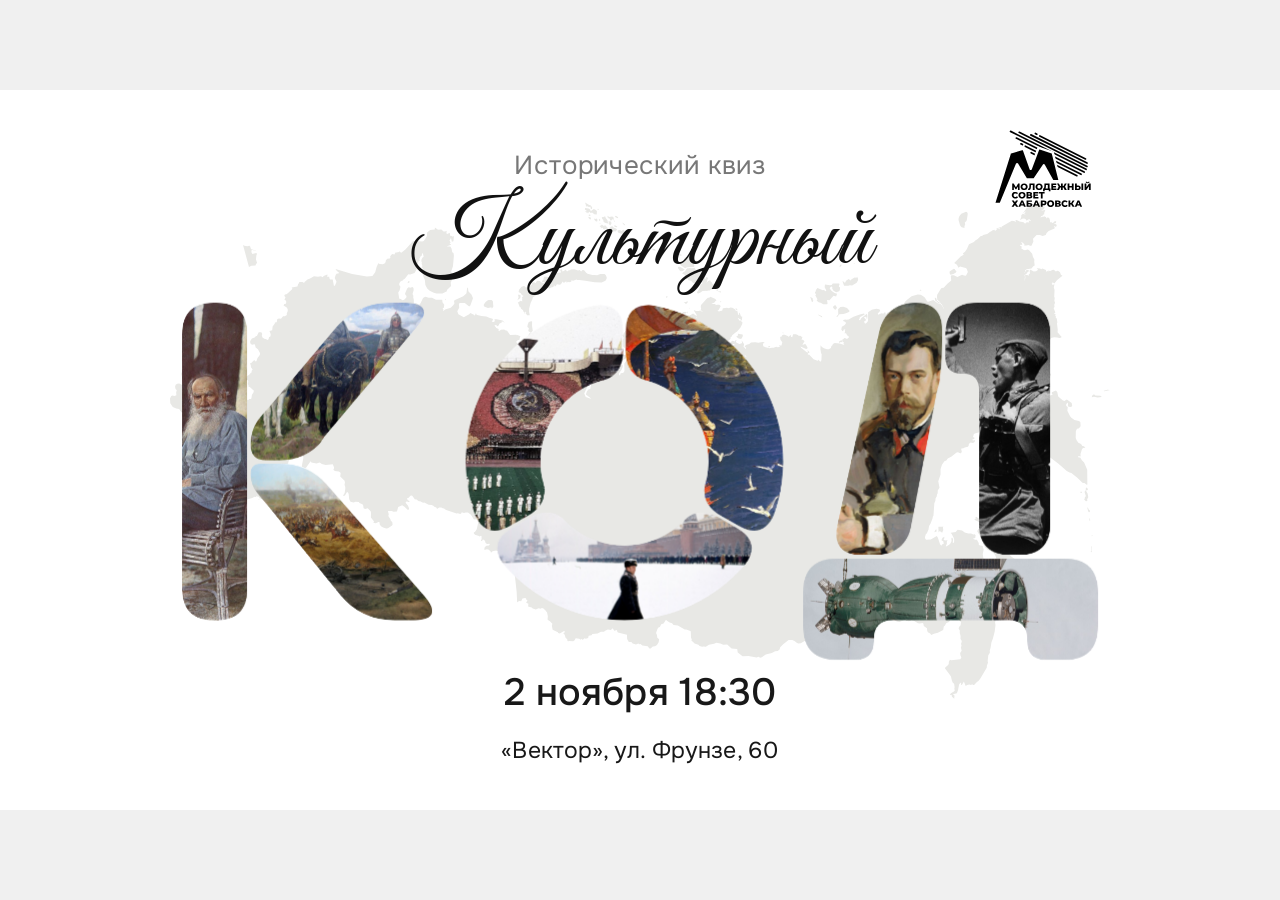
==== index.html @ c08de2a1 "Use unique task images, harder timelines and calligraphic quiz branding" ====
<!doctype html>
<html lang="ru">
<head>
<meta charset="utf-8">
<meta name="viewport" content="width=device-width, initial-scale=1, viewport-fit=cover">
<meta name="theme-color" content="#f6f6f6">
<meta name="description" content="Автономная платформа исторического квиза Культурный код">
<title>Культурный код · Исторический квиз</title>
<link rel="stylesheet" href="styles.css?v=20261026-unique-chronology2">
<link rel="stylesheet" href="flow.css?v=20261026-unique-chronology2">
<script src="quiz-data.js?v=20261026-unique-chronology2" defer></script>
<script src="cover-art.js?v=20261026-unique-chronology2" defer></script>
<script src="cover-film.js?v=20261026-unique-chronology2" defer></script>
<script src="quiz-flow.js?v=20261026-unique-chronology2" defer></script>
<script src="app.js?v=20261026-unique-chronology2" defer></script>
</head>
<body>
<div id="safe-probe" aria-hidden="true"></div>
<div id="viewport"><div id="stage">
<header id="header"></header>
<main id="screen"></main>
<footer id="scorebar"></footer>
<div id="overlay" hidden></div>
<div id="toast" role="status" aria-live="polite"></div>
</div></div>
<input type="file" id="import-file" accept=".json,application/json" hidden>
<input type="file" id="video-file" accept="video/*" hidden>
<noscript>Для запуска квиза включите JavaScript в браузере.</noscript>
</body>
</html>
---- styles.css ----
@font-face{font-family:CodeSans;src:url('assets/fonts/Onest-Variable.ttf') format('truetype');font-style:normal;font-weight:300 900;font-display:block}@font-face{font-family:CodeDisplay;src:url('assets/fonts/Onest-Variable.ttf') format('truetype');font-style:normal;font-weight:500;font-display:block}@font-face{font-family:CodeSymbols;src:url('assets/fonts/DejaVuSans.ttf') format('truetype');font-weight:300 900;font-display:block}
:root{--paper:#fafafa;--ink:#181818;--muted:#777;--line:#e4e4e4;--accent:#e9e9e9;--dark:#222;--danger:#333}*{box-sizing:border-box}html,body{margin:0;width:100%;height:100%;overflow:hidden;background:#f0f0f0;color:var(--ink);font-family:CodeSans,CodeSymbols,Arial,sans-serif}body{overscroll-behavior:none}button,input,select,textarea{font:inherit}button{border:0;background:none;color:inherit;cursor:pointer;touch-action:manipulation}button:disabled{cursor:default}button:focus-visible,input:focus-visible,textarea:focus-visible{outline:3px solid #777;outline-offset:5px}input,textarea,select{color:var(--ink);border:1px solid #ddd;border-radius:18px;padding:16px;background:white;font-size:25px;min-height:64px;min-width:0}input[type=checkbox]{width:28px;height:28px;min-height:28px;accent-color:#222}input[type=number]{font-variant-numeric:tabular-nums}h1,h2,h3,p{margin:0}h1,h2,h3{font-family:CodeDisplay,CodeSymbols,sans-serif;font-weight:500}h2{font-size:54px;line-height:1.1;letter-spacing:-1.5px}h3{font-size:32px}#safe-probe{position:fixed;inset:0;padding:env(safe-area-inset-top) env(safe-area-inset-right) env(safe-area-inset-bottom) env(safe-area-inset-left);pointer-events:none;visibility:hidden}#viewport{position:fixed;inset:0;overflow:hidden}#stage{position:absolute;width:1920px;height:1080px;transform-origin:center;background:var(--paper);overflow:hidden}#header,#scorebar{display:none}#screen{position:absolute;inset:0;padding:90px 100px;min-width:0;overflow:hidden;animation:enter 0.44s ease both}#screen.home-screen{padding:0}.view{height:100%;min-height:0;min-width:0;display:flex;flex-direction:column}.scroll{min-height:0;overflow:auto;overscroll-behavior:contain;scrollbar-width:thin;scrollbar-color:#bbb transparent}.row,.actions,.toolbar,.tags{display:flex;gap:16px;align-items:center}.muted,.note{color:var(--muted)}.note{font-size:22px;line-height:1.5}.rule{height:1px;background:var(--line);margin:24px 0}.btn{min-height:64px;padding:17px 25px;border:1px solid #dedede;border-radius:20px;font-size:24px;line-height:1.25;display:inline-flex;gap:12px;align-items:center;justify-content:center;flex-shrink:0;transition:background 0.4s,color 0.4s}.btn:hover:not(:disabled){background:#e4e4e4}.btn.primary,.btn.dark{background:#222;color:white;border-color:#222}.btn.primary:hover,.btn.dark:hover{background:#444}.btn.ghost{border-color:transparent}.btn.small{font-size:21px;padding:12px 19px;min-height:54px;border-radius:17px}.btn:disabled{opacity:.35}.btn.danger{background:#eee;color:#333}.circle-control{width:66px;height:66px;border-radius:50%;background:#eee;display:inline-flex;align-items:center;justify-content:center;font-size:33px;line-height:1;transition:background 0.4s,color 0.4s;flex-shrink:0}.circle-control:hover{background:#222;color:#fff}.circle-control:disabled{opacity:.25}.cover{position:absolute;inset:0;display:flex;align-items:center;justify-content:space-between;gap:90px;padding:120px 130px;cursor:pointer}.cover h1{font-size:132px;line-height:1.02;letter-spacing:-7px;z-index:1;flex:1}.cover-image{height:740px;width:600px;overflow:hidden;border-radius:150px;flex-shrink:0;background:#eee}.cover-image img{width:100%;height:100%;object-fit:cover;object-position:64% center}.team-selection{justify-content:center;padding:0 170px}.team-selection-grid{display:grid;grid-template-columns:minmax(0,1fr) minmax(0,1fr);gap:22px;align-content:safe center;max-height:725px;padding:10px}.team-tile{position:relative;min-height:158px;border-radius:32px;background:#ededed;display:flex;align-items:center;padding:26px 65px 26px 30px;gap:25px}.team-index{font-size:20px;color:#929292}.team-tile input{width:100%;font-size:33px;font-family:CodeDisplay,CodeSymbols,sans-serif;border:0;background:transparent;padding:10px 0;border-radius:0;min-height:60px}.team-tile input:focus{outline:0;border-bottom:1px solid #777}.team-remove{position:absolute;right:24px;top:22px;width:35px;height:35px;border-radius:50%;font-size:26px;opacity:.4}.team-remove:hover{opacity:1;background:#ddd}.selection-controls{display:flex;justify-content:space-between;margin:35px 10px 0}.selection-controls .circle-control{height:80px;width:80px;font-size:39px}.stage-selection{justify-content:center;padding:65px 90px}.stage-grid{display:grid;grid-template-columns:repeat(3,minmax(0,1fr));grid-template-rows:1fr 1fr;gap:24px;height:690px}.stage-card{border-radius:38px;background:#ececec;display:flex;align-items:center;justify-content:center;text-align:center;padding:35px;font:500 41px CodeDisplay,CodeSymbols,sans-serif;transition:background 0.4s,color 0.4s}.stage-card:first-child{grid-row:span 2}.stage-card:hover{background:#222;color:white}.board{display:grid;grid-template-columns:385px repeat(var(--value-count,5),minmax(0,1fr));grid-template-rows:repeat(var(--category-count,5),minmax(0,1fr));gap:18px;flex:1;min-height:0}.category{display:flex;align-items:center;font:500 35px CodeDisplay,CodeSymbols,sans-serif;line-height:1.16;padding-right:25px;letter-spacing:-1px}.cell{background:#eaeaea;border-radius:30px;font:500 55px CodeDisplay,CodeSymbols,sans-serif;transition:background 0.4s,color 0.4s}.cell:hover:not(:disabled){background:#222;color:white}.cell.used{background:#f0f0f0;color:#c6c6c6;font-size:35px}.cell.unavailable{background:#f3f3f3;color:#ddd;font-size:32px}.question-canvas{justify-content:center;cursor:pointer}.question-body{display:grid;grid-template-columns:minmax(0,1fr);gap:55px;flex:1;min-height:0;min-width:0;align-items:center}.question-body.has-media{grid-template-columns:minmax(0,.85fr) minmax(0,1.15fr)}.question-text{max-height:100%;min-height:0;min-width:0;overflow:auto;white-space:pre-wrap;overflow-wrap:anywhere;font-size:66px;line-height:1.36;letter-spacing:-1.2px;scrollbar-width:thin;scrollbar-color:#bbb transparent;overscroll-behavior:contain}.question-body:not(.has-media)>.question-text{max-width:1510px;text-align:center;justify-self:center}.question-text.medium{font-size:49px}.question-text.long{font-size:35px;letter-spacing:0;line-height:1.5}.question-text.answer{font:500 75px/1.24 CodeDisplay,CodeSymbols,sans-serif;letter-spacing:-2px}.question-text.answer.medium{font-size:54px}.question-text.answer.long{font-size:39px;letter-spacing:-.5px;line-height:1.4}.question-media{height:100%;min-height:0;min-width:0;display:grid;grid-template-columns:repeat(var(--count,1),minmax(0,1fr));gap:24px;align-items:center;overflow:hidden}.media-item{height:100%;max-height:850px;min-width:0;min-height:0;overflow:hidden;border-radius:35px;display:flex;align-items:center;justify-content:center;padding:10px;background:#efefef}.media-item img{height:100%;width:100%;min-height:0;object-fit:contain;display:block}.question-media video{height:100%;width:100%;min-height:0;object-fit:contain;background:#111;border-radius:30px}.warm-canvas{align-items:center;padding:65px 110px}.warm-canvas .question-text{max-width:1460px;text-align:center;flex:1;display:flex;align-items:safe center;justify-content:center;flex-direction:column}.warm-progress{display:flex;gap:10px;align-self:center;margin-top:50px}.warm-progress i{height:6px;width:6px;border-radius:50%;background:#ddd}.warm-progress i.done{background:#777}.match-title{font:500 42px CodeDisplay,CodeSymbols,sans-serif;margin:0 0 32px;text-align:center;letter-spacing:-1px}.matching{display:grid;grid-template-columns:minmax(0,1fr) minmax(0,1.15fr);gap:28px;min-height:0;flex:1}.matching-column{display:flex;flex-direction:column;min-height:0;gap:12px;overflow:auto}.match-item{display:flex;align-items:center;gap:20px;background:#ededed;border-radius:21px;padding:19px 24px;font-size:29px;line-height:1.34;flex:1}.match-item strong{min-width:35px;color:#777}.match-item .target{margin-left:auto;background:#222;color:white;border-radius:13px;padding:7px 14px;white-space:nowrap;font-size:25px}.bonus-layout{display:grid;grid-template-columns:minmax(0,1.1fr) minmax(0,1fr);gap:75px;flex:1;min-height:0;align-items:center}.bonus-copy{font-size:32px;line-height:1.65;white-space:pre-wrap;max-height:100%}.timer-panel{display:flex;align-items:center;justify-content:center;background:#eee;border-radius:90px;min-height:520px;padding:30px}.timer-digits{font:500 142px CodeDisplay,CodeSymbols,sans-serif;line-height:1.1;font-variant-numeric:tabular-nums;letter-spacing:-8px;color:#222;padding:0}.timer-digits.expired{color:#999}.captain-canvas{align-items:center;justify-content:center}.captain-canvas .timer-digits{font-size:235px}.rules-text{font-size:33px;line-height:1.7;white-space:pre-wrap}.results-canvas{justify-content:center;padding:40px 200px}.ranking{display:flex;flex-direction:column;gap:13px;min-height:0;max-height:100%}.rank-row{display:flex;align-items:center;gap:26px;background:#ededed;padding:24px 28px;border-radius:24px}.rank-row:first-child{background:#dedede}.place{font:500 32px CodeDisplay,CodeSymbols,sans-serif;color:#888;width:60px;flex-shrink:0}.team-name{font-size:30px;flex:1;min-width:0;overflow-wrap:anywhere}.points{font:500 38px CodeDisplay,CodeSymbols,sans-serif}.final-layout{height:100%;display:grid;grid-template-columns:minmax(0,1fr) minmax(0,1fr);gap:95px;align-items:center}.final-layout>h1{font-size:103px;line-height:1.04;letter-spacing:-5px}.final-layout .ranking{overflow:auto;max-height:830px}.empty{padding:28px;border-radius:25px;background:#eee;font-size:26px;line-height:1.5}.operator-dot{position:absolute;bottom:27px;right:27px;width:60px;height:60px;display:flex;align-items:center;justify-content:center;border:2px solid #bababa;border-radius:50%;background:#fafafa;z-index:35;opacity:.35;transition:opacity 0.4s,background 0.4s}.operator-dot[hidden]{display:none}.operator-dot span{height:5px;width:5px;border-radius:50%;background:#555}.operator-dot:hover,.operator-dot:focus-visible{opacity:.9}.operator-dot.ack{background:#555;border-color:#555;opacity:.75}.operator-dot.ack span{background:#fff}
/* Operator-only surfaces. These are never mixed into the projected content. */
#overlay{position:absolute;inset:0;background:#0003;z-index:30;padding:70px;display:flex;align-items:center;justify-content:center}#overlay[hidden]{display:none}.dialog{background:#fafafa;border-radius:38px;padding:35px 40px;width:100%;max-width:1700px;max-height:940px;display:flex;flex-direction:column;min-height:0;box-shadow:0 15px 80px #0002;animation:enter 0.4s ease}.dialog-head{display:flex;align-items:center;justify-content:space-between;gap:25px;margin-bottom:24px}.dialog-head h2{font-size:44px}.dialog-content{min-height:0;overflow:auto;padding:2px}.dialog-tabs{display:flex;gap:8px;margin-bottom:28px;flex-wrap:wrap}.dialog-tabs .btn.active{background:#222;color:#fff;border-color:#222}.dialog p{font-size:24px;line-height:1.5}.dialog .rules-text{font-size:24px}.panel-grid{display:grid;grid-template-columns:repeat(3,minmax(0,1fr));gap:16px}.panel-grid .btn{min-height:80px}.settings-grid{display:grid;grid-template-columns:1fr 1fr;gap:22px}.field{display:flex;flex-direction:column;gap:12px;font-size:22px}.score-check{display:flex;gap:17px;align-items:center;font-size:24px;line-height:1.4;padding:17px;border-radius:20px;background:#eee}.score-form{display:grid;grid-template-columns:minmax(0,1fr) minmax(0,1fr);gap:32px}.score-checks{display:flex;flex-direction:column;gap:10px;max-height:560px;overflow:auto}.team-score{margin-left:auto;color:#777}.score-fields{display:flex;flex-direction:column;gap:22px}.setup-list{display:grid;grid-template-columns:minmax(0,1fr) minmax(0,1fr);gap:13px}.team-edit{display:grid;grid-template-columns:minmax(0,1fr) 150px 65px;gap:10px;align-items:center;background:#eee;border-radius:20px;padding:12px}.team-edit input{width:100%}.restore-grid{display:grid;grid-template-columns:minmax(0,1fr) minmax(0,1fr);gap:13px}.restore-row{display:flex;justify-content:space-between;align-items:center;gap:16px;background:#eee;border-radius:22px;padding:18px;font-size:22px}.restore-row .controls{display:flex;gap:9px}.history-table{width:100%;border-collapse:collapse;font-size:22px}.history-table th,.history-table td{text-align:left;padding:15px 12px;vertical-align:top;border-bottom:1px solid #ddd}.history-table th{font-size:18px;color:#777}.history-table .undone{opacity:.4;text-decoration:line-through}.alert{padding:20px;background:#e8e8e8;border-radius:20px;font-size:23px;line-height:1.5;margin:20px 0}.timer-mini{display:flex;align-items:center;gap:20px}.timer-mini strong{font:500 48px CodeDisplay,CodeSymbols,sans-serif}.confirm-box{max-width:960px}.confirm-box p{margin:15px 0 30px}.lightbox{height:940px;max-width:1750px}.lightbox .dialog-head h2{font-size:28px}.lightbox .dialog-content{display:flex;align-items:center;justify-content:center;flex:1;min-height:0}.lightbox img{width:100%;height:100%;object-fit:contain}.quick-mode{padding:0!important;pointer-events:none;background:transparent!important;display:block!important}.quick-dialog{position:absolute;bottom:103px;right:27px;width:510px;max-height:815px;max-width:510px;padding:24px;border-radius:32px;pointer-events:auto;background:#f7f7f7;box-shadow:0 10px 60px #0002;border:1px solid #ddd}.quick-dialog>.dialog-head{display:none}.quick-dialog .dialog-content{padding:0}.quick-top{display:flex;align-items:center;justify-content:space-between;margin-bottom:19px;padding-left:8px;font-size:30px}.quick-top .row{gap:8px}.quick-dialog .circle-control{width:48px;height:48px;font-size:27px}.quick-teams{display:flex;flex-direction:column;gap:8px;max-height:520px;overflow:auto;scrollbar-width:thin}.quick-team{display:flex;align-items:center;gap:14px;width:100%;min-height:63px;text-align:left;background:#e9e9e9;border-radius:18px;padding:14px 17px;font-size:24px}.quick-team:hover{background:#ddd}.quick-team:disabled{opacity:.4}.quick-index{font-size:20px;color:#777;min-width:18px}.quick-name{flex:1;overflow:hidden;text-overflow:ellipsis;white-space:nowrap}.quick-team small{font-size:19px;color:#777}.quick-nav{display:flex;gap:12px;justify-content:space-between;margin-top:18px}.quick-nav .circle-control{width:66px;height:54px;border-radius:17px;font-size:30px}#keypad-slot{margin-top:14px}#score-keyboard{width:100%;text-align:center;font-size:29px;min-height:64px}.quick-dialog [hidden]{display:none!important}#toast{position:absolute;bottom:105px;left:50%;transform:translate(-50%,16px);max-width:1300px;text-align:center;padding:18px 27px;background:#222;color:white;border-radius:20px;z-index:50;font-size:24px;line-height:1.3;opacity:0;pointer-events:none;transition:opacity 0.4s,transform 0.4s}#toast.show{opacity:1;transform:translate(-50%,0)}body.high-contrast{--paper:#fff;--ink:#000;--muted:#555}body.reduced *{animation:none!important;transition:none!important}body.large .question-text{font-size:73px}body.large .question-text.long{font-size:42px}@keyframes enter{from{opacity:0;translate:0 8px}to{opacity:1;translate:0 0}}@media(prefers-reduced-motion:reduce){*{animation:none!important;transition:none!important}}
/* Clipping, rather than a hidden scroll container, prevents focus from shifting the scene during transitions. */
#stage,#screen{overflow:clip}
.lightbox>.dialog-head{display:none}.lightbox-image{display:flex;align-items:center;justify-content:center;width:100%;height:100%;min-height:0;padding:0}

/* Reviewed answers and deferred scoring. All audience colors remain neutral. */
.match-answer-key{font:500 34px CodeDisplay,CodeSymbols,sans-serif;text-align:center;margin-bottom:30px;color:#555}.match-answers{display:flex;flex-direction:column;gap:14px;flex:1;min-height:0}.match-answer-row{display:grid;grid-template-columns:minmax(0,.85fr) 36px minmax(0,1.15fr);gap:24px;align-items:center;flex:1;padding:19px 27px;border-radius:25px;background:#ededed;font-size:31px;line-height:1.35}.match-answer-row>b{color:#888;text-align:center}.match-answer-row>strong{font-weight:500}.quick-team.selected-team{background:#222;color:#fff}.quick-team.selected-team .quick-index,.quick-team.selected-team small{color:#ddd}.selection-status{font-size:20px!important;line-height:1.35!important;color:#666;margin:16px 6px 9px!important}.selection-clear{font-size:19px;color:#777;padding:7px}.quick-dialog .quick-top .row{gap:5px}.operator-gallery{display:flex;height:100%;min-height:0;width:100%;gap:22px}.operator-gallery>.media-item{flex:1}.question-canvas.answer-canvas .question-text{animation:answer-in 0.4s ease both}@keyframes answer-in{from{opacity:0;transform:translateY(6px)}to{opacity:1;transform:translateY(0)}}

/* Subtle monochrome motion; reduced-motion preferences still override these effects. */
.operator-dot.number-feedback{opacity:.88;background:#222;border-color:#222;animation:choice-circle 2.1s ease both}.operator-dot.number-feedback span{width:auto;height:auto;border-radius:0;background:transparent;color:#fff;font:500 30px/1 CodeDisplay,CodeSymbols,sans-serif;animation:choice-number 2.1s ease both}.timer-digits.timer-urgent{animation:timer-urgent 2s ease-in-out infinite}.timer-digits.expired{transition:color 0.6s;animation:timer-end 0.7s ease both}.cell:not(:disabled){animation:tile-in 0.56s ease both}.cell:nth-child(6n+2){animation-delay:30ms}.cell:nth-child(6n+3){animation-delay:60ms}.cell:nth-child(6n+4){animation-delay:90ms}.cell:nth-child(6n+5){animation-delay:120ms}.cell:nth-child(6n){animation-delay:150ms}.cover h1{animation:cover-title 0.7s ease both}.cover-image{animation:cover-image 0.7s ease both}.stage-card{animation:tile-in 0.6s ease both}.quick-team{transition:background 0.36s,color 0.36s,transform 0.36s}.quick-team:active{transform:scale(.98)}
@keyframes choice-circle{0%{transform:scale(.82);opacity:.4}20%,75%{transform:scale(1);opacity:.88}100%{transform:scale(1);opacity:.35}}
@keyframes choice-number{0%{opacity:0;transform:translateY(8px) scale(.7)}20%,75%{opacity:1;transform:translateY(0) scale(1)}100%{opacity:0;transform:translateY(-5px) scale(.9)}}

@keyframes timer-urgent{0%,100%{opacity:1;transform:scale(1)}50%{opacity:.65;transform:scale(1.018)}}
@keyframes timer-end{0%{transform:scale(1.025)}100%{transform:scale(1)}}
@keyframes tile-in{from{opacity:0;transform:translateY(7px)}to{opacity:1;transform:translateY(0)}}
@keyframes cover-title{from{opacity:0;transform:translateY(13px)}to{opacity:1;transform:translateY(0)}}
@keyframes cover-image{from{opacity:0;transform:translateX(15px)}to{opacity:1;transform:translateX(0)}}
@media(prefers-reduced-motion:reduce){.operator-dot.number-feedback,.operator-dot.number-feedback span,.timer-digits,.cell,.cover h1,.cover-image,.stage-card{animation:none!important}}

.question-canvas:focus-visible,.cover:focus-visible{outline:none}

.match-answers.dense{gap:10px}.match-answers.dense .match-answer-row{font-size:27px;line-height:1.28;padding:15px 23px;gap:20px}.matching.dense .match-item{font-size:26px;line-height:1.28;padding:14px 20px;gap:16px}

/* Each changed decimal place rolls independently; the colon and other places stay still. */
.timer-wheels{display:inline-flex;align-items:flex-start;white-space:nowrap;letter-spacing:0;line-height:1.08;vertical-align:middle}.timer-slot{display:inline-block;overflow:hidden;width:.68em;height:1.08em;flex:none;position:relative}.timer-separator{display:inline-block;width:.3em;height:1.08em;line-height:1.08;text-align:center;flex:none}.digit-track{display:block;transform:translateY(0);will-change:transform}.digit-face{display:block;height:1.08em;line-height:1.08;text-align:center}.timer-slot.rolling .digit-track{animation:digits-roll 0.72s cubic-bezier(.22,.75,.25,1) both}.timer-screenreader{position:absolute;width:1px;height:1px;margin:-1px;padding:0;overflow:hidden;clip:rect(0,0,0,0);white-space:nowrap;clip-path:inset(50%);border:0}.timer-mini [data-timer-display]{white-space:nowrap}.timer-digits{letter-spacing:0}
@keyframes digits-roll{from{transform:translateY(0)}to{transform:translateY(-50%)}}
body.reduced .timer-slot.rolling .digit-track{animation:none!important;transform:translateY(-50%)}
@media(prefers-reduced-motion:reduce){.timer-slot.rolling .digit-track{animation:none!important;transform:translateY(-50%)}}

/* The cover is one coherent full-frame campaign artwork; colors are confined to its photos. */
.cover.cover-mosaic{display:block;padding:0;background:#fff}.cover-mosaic .cover-art{display:block;width:100%;height:100%;object-fit:contain;filter:none;user-select:none;animation:cover-art-in 0.6s ease both}.cover-mosaic .cover-accessible{position:absolute;width:1px;height:1px;overflow:hidden;clip:rect(0,0,0,0);clip-path:inset(50%);white-space:nowrap;margin:-1px;padding:0}.cover-mosaic:focus-visible{outline:none}
@keyframes cover-art-in{from{opacity:0}to{opacity:1}}

/* Six source-backed categories keep the same 1920×1080 stage. */
.board .category{font-size:31px}.board .cell{font-size:49px;border-radius:26px}
.photo-canvas .question-text{font-size:48px;line-height:1.4}.photo-canvas .question-text.answer{font-size:44px;line-height:1.35;letter-spacing:-.5px}
.chronology-canvas .question-body>.question-text{font-size:42px;line-height:1.36;text-align:left;max-width:1500px;letter-spacing:0}.chronology-canvas.answer-canvas .question-body>.question-text{font-size:43px;line-height:1.4;letter-spacing:0}
body.large .photo-canvas .question-text{font-size:52px}body.large .photo-canvas .question-text.answer{font-size:48px}body.large .chronology-canvas .question-text{font-size:46px}

.stage-sequence{padding:40px 145px;justify-content:center}.sequence-heading{margin-bottom:46px}.sequence-heading .eyebrow,.intermission .eyebrow{font-size:19px;letter-spacing:4px;text-transform:uppercase;color:#8a8a8a;margin-bottom:16px}.sequence-heading h2{font-size:70px;letter-spacing:-3px}.sequence-list{display:flex;flex-direction:column}.sequence-item{width:100%;min-height:145px;border-top:1px solid #e5e5e5;display:flex;gap:45px;align-items:center;text-align:left;padding:23px 15px;transition:background 0.5s,padding 0.7s;border-radius:0}.sequence-item:last-child{border-bottom:1px solid #e5e5e5}.sequence-item:hover{background:#f8f8f8;padding-left:30px}.sequence-number{color:#aaa;font-size:21px;width:40px}.sequence-copy{flex:1;display:flex;flex-direction:column;gap:9px}.sequence-copy strong{font:500 43px CodeDisplay,CodeSymbols,sans-serif;letter-spacing:-1px}.sequence-copy small{font-size:22px;color:#929292}.sequence-arrow{font-size:37px;color:#777}.stage-sequence{animation:sequence-enter 1.1s cubic-bezier(.2,.7,.2,1) both}@keyframes sequence-enter{from{opacity:0;transform:translateY(24px)}to{opacity:1;transform:translateY(0)}}
.intermission{padding:10px 220px}.intermission-heading{margin-bottom:42px}.intermission-heading h2{font-size:62px;letter-spacing:-2px}.intermission>.ranking{flex:1}.results-continue{align-self:flex-end;font-size:25px;margin-top:28px;padding:15px 0;color:#666;display:flex;gap:35px;align-items:center}.results-continue span{font-size:34px}.final-layout h1{font-size:90px}
.operator-dot{bottom:30px;right:30px;width:64px;height:64px;background:#fff;border:1px solid #d7d7d7;opacity:.7;box-shadow:0 3px 15px #00000004;transition:background 0.6s,opacity 0.6s,transform 0.7s,border-color 0.6s}.operator-dot:hover,.operator-dot[aria-expanded=true]{opacity:1;background:#f5f5f5;border-color:#bbb}.operator-dot span{width:14px;height:14px;background:transparent;position:relative;transition:transform 0.8s}.operator-dot span::before,.operator-dot span::after{content:'';position:absolute;background:#777;border-radius:2px;left:0;top:6px;width:14px;height:1px}.operator-dot span::after{transform:rotate(90deg)}.operator-dot[aria-expanded=true] span{transform:rotate(45deg)}.operator-dot.number-feedback span::before,.operator-dot.number-feedback span::after{display:none}.operator-dot.number-feedback span{transform:none}
.quick-dialog{width:450px;max-width:450px;right:30px;bottom:110px;padding:25px;border:1px solid #ececec;border-radius:28px;background:#fff;box-shadow:0 14px 65px #0000000d;transform-origin:calc(100% - 32px) calc(100% + 48px);animation:operator-open 0.9s cubic-bezier(.18,.8,.2,1) both}.quick-top{font-size:25px;color:#888;margin-bottom:15px}.quick-dialog .circle-control{background:transparent;color:#888;width:43px;height:43px;font-size:25px}.quick-dialog .circle-control:hover{background:#f2f2f2;color:#222}.quick-teams{gap:0;max-height:390px}.quick-team{background:transparent;border-radius:12px;min-height:64px;padding:13px 12px;border-bottom:1px solid #f0f0f0;font-size:23px}.quick-team:hover{background:#f7f7f7}.quick-team.selected-team{background:#f0f0f0;color:#222}.quick-team.selected-team .quick-index,.quick-team.selected-team small{color:#555}.quick-index{font-size:18px}.quick-team small{font-size:18px}.quick-links{display:flex;justify-content:space-between;border-top:1px solid #eee;margin-top:14px;padding-top:17px}.quick-links button{font-size:20px;color:#777;padding:8px}.quick-links button:hover{color:#111}.quick-nav{border-top:1px solid #eee;padding-top:13px;margin-top:13px}.quick-nav .circle-control{width:65px;height:46px;border-radius:12px}.selection-status{font-size:18px!important;margin-top:17px!important}.selection-clear{font-size:17px;color:#aaa}.menu-closing .quick-dialog{animation:operator-close 0.48s ease both;pointer-events:none}.menu-closing{pointer-events:none!important}@keyframes operator-open{from{opacity:0;transform:translateY(25px) scale(.86);filter:blur(3px)}to{opacity:1;transform:translateY(0) scale(1);filter:blur(0)}}@keyframes operator-close{to{opacity:0;transform:translateY(20px) scale(.92);filter:blur(2px)}}
@media(prefers-reduced-motion:reduce){.cover-copy,.history-composition{transition:none}.stage-sequence,.quick-dialog{animation:none!important}}body.reduced .cover-copy,body.reduced .history-composition{transition:none}

.photo-credits-link{display:block;text-align:center;margin-top:13px;font-size:16px;color:#aaa;text-decoration:none}.photo-credits-link:hover{color:#555}

/* Rubik Medium for display; Rubik Regular for reading. Symbols retain a local fallback. */
strong,b,th{font-weight:500}

body.large .question-body.has-media .question-text.medium{font-size:55px}body.large .question-body.has-media .question-text.answer.medium{font-size:58px;line-height:1.32}

/* Color belongs to source images; the controls remain quiet and neutral. */
.stage-sequence{padding:35px 12px 60px;justify-content:center}.sequence-heading{font-size:64px;letter-spacing:-2.5px;margin:0 0 55px}.sequence-list{display:grid;grid-template-columns:repeat(4,minmax(0,1fr));gap:24px;height:665px}.sequence-item,.sequence-item:last-child{position:relative;display:flex;flex-direction:column;align-items:flex-start;justify-content:flex-start;min-height:0;height:100%;padding:38px 30px;text-align:left;border:0;border-radius:34px;background:#f2f2f0;overflow:hidden;transition:background 0.6s,transform 0.8s;isolation:isolate}.sequence-item:hover{padding-left:30px;background:#eaeae7;transform:translateY(-7px)}.sequence-item:active{transform:translateY(-2px)}.sequence-item strong{font:500 37px/1.17 CodeDisplay,CodeSymbols,sans-serif;letter-spacing:-1.2px;max-width:100%;position:relative;z-index:1}.sequence-item img{position:absolute;bottom:24px;left:8%;width:84%;height:410px;object-fit:contain;object-position:center bottom;pointer-events:none;transition:transform 1s cubic-bezier(.2,.7,.2,1)}.sequence-item:hover img{transform:translateY(-5px) rotate(-2deg)}.sequence-item[data-action=bonus] img{height:375px;bottom:35px}.sequence-item[data-action=captains] img{height:355px;bottom:50px}.stage-completed{background:#f7f7f5}.stage-completed strong{color:#777}
.sr-only{position:absolute!important;width:1px!important;height:1px!important;padding:0!important;margin:-1px!important;overflow:hidden!important;clip:rect(0,0,0,0)!important;clip-path:inset(50%)!important;white-space:nowrap!important;border:0!important}
.quick-dialog{width:420px;max-width:420px;padding:22px;border-radius:26px}.quick-top{padding-left:10px;margin-bottom:10px;font-size:23px}.quick-top .row{gap:0!important}.quick-dialog .circle-control{width:39px;height:39px;font-size:23px}.quick-team{min-height:65px;border:0;border-radius:14px;padding:15px 12px;font-size:24px;gap:17px}.quick-team.selected-team{background:#f3f3f1}.quick-team.selected-team .quick-index{color:#222}.quick-index{font-size:17px;color:#aaa}.quick-selected{width:6px;height:6px;background:transparent;border-radius:50%;flex:none}.selected-team .quick-selected{background:#333}.quick-links{margin-top:12px;padding-top:10px}.quick-links button{font-size:18px;padding:10px}.quick-nav{margin-top:9px;padding-top:10px}.quick-nav .circle-control{height:40px;width:62px}.quick-dialog .photo-credits-link{display:none}
.media-item{flex-direction:column;padding:0;background:#f5f5f3;gap:0}.media-visual{display:flex;align-items:center;justify-content:center;flex:1;width:100%;min-height:0;overflow:hidden;padding:12px}.media-visual img{width:100%;height:100%;object-fit:contain}.media-caption{display:block;flex:none;width:100%;padding:13px 18px 19px;text-align:center;font:400 19px/1.3 CodeSans,CodeSymbols,sans-serif;letter-spacing:0;color:#777}.question-media.media-many{grid-template-columns:1fr 1fr;grid-template-rows:1fr 1fr;gap:16px}.question-media.media-many .media-item:first-child{grid-column:span 2}.question-media.media-many .media-caption{font-size:17px;padding:6px 12px 12px}.matching-answer-layout{display:flex;flex:1;min-height:0;gap:40px}.matching-copy{display:flex;flex:1;min-height:0;flex-direction:column}.matching-answer-layout.has-media{display:grid;grid-template-columns:minmax(0,1.55fr) minmax(0,.65fr)}.matching-answer-layout .question-media{height:100%}.matching-answer-layout.has-media .match-answer-row{font-size:27px;line-height:1.28;gap:12px;padding:15px 18px}.matching-answer-layout.has-media .match-answer-row>b{font-size:22px}.matching-answer-layout.has-media .match-answer-key{font-size:28px}.warm-question-canvas .warm-progress{margin-top:32px}.warm-question-canvas .question-body:not(.has-media)>.question-text{max-width:1460px}.warm-question-canvas .question-text.answer{font-size:64px}.warm-question-canvas .question-text.answer.medium{font-size:50px}.chronology-canvas.answer-canvas .question-body.has-media>.question-text{font-size:38px;line-height:1.36}.chronology-canvas.answer-canvas .question-body.has-media{grid-template-columns:minmax(0,1.1fr) minmax(0,.9fr)}
body.large .chronology-canvas.answer-canvas .question-body.has-media>.question-text{font-size:42px}.photo-canvas.answer-canvas .question-body.has-media>.question-text{font-size:44px}body.large .photo-canvas.answer-canvas .question-body.has-media>.question-text{font-size:48px}

.question-body.has-media .question-text.answer.long{font-size:44px;line-height:1.36}body.large .question-body.has-media .question-text.answer.long{font-size:48px}
.chronology-canvas.answer-canvas .question-body.has-media>.question-text.answer.long{font-size:38px}body.large .chronology-canvas.answer-canvas .question-body.has-media>.question-text.answer.long{font-size:42px}

/* Montserrat needs a little more room for the full biographical quotation. */
.question-body:not(.has-media)>.question-text.long,body.large .question-body:not(.has-media)>.question-text.long{font-size:33px}

/* A real 4:3 poster, assembled from live text and nine independently moving photo regions. */
.cover.cover-poster{display:block;padding:0;background:#fff;overflow:hidden}.poster-sheet{position:absolute;left:240px;top:0;width:1440px;height:1080px;background:#fff;isolation:isolate;pointer-events:none}.poster-kicker{position:absolute;top:89px;left:0;width:100%;font:400 39px/1.25 CodeSans,CodeSymbols,sans-serif;letter-spacing:.825px;text-align:center;color:#777}.cover-poster .poster-title{position:absolute;left:0;top:164px;width:100%;margin:0;font:500 93px/1.1 CodeDisplay,CodeSymbols,sans-serif;letter-spacing:0;text-align:center;animation:none}.poster-wordmark{position:absolute;left:33px;top:318.75px;width:1374px;height:535.9876161px;overflow:visible;pointer-events:none}.poster-details{position:absolute;left:0;top:870px;width:100%;text-align:center}.poster-date{font:500 57px/1.2 CodeDisplay,CodeSymbols,sans-serif;letter-spacing:.3px}.poster-venue{font:400 34.5px/1.35 CodeSans,CodeSymbols,sans-serif;letter-spacing:.15px;margin-top:30px}.poster-kicker,.poster-title,.poster-details{opacity:1;transform:translateY(0);transition:opacity 0.84s ease,transform 1.1s cubic-bezier(.2,.7,.2,1),filter 0.84s ease}.poster-details{transition-delay:90ms}.kod-sector{opacity:1}.cover-leaving .poster-kicker,.cover-leaving .poster-title,.cover-leaving .poster-details{opacity:0;transform:translateY(-15px);filter:blur(3px)}.cover-leaving .cover-poster{pointer-events:none}

/* Events remain visible while their cards move into chronological order. */
.chronology-canvas{justify-content:center;gap:0}.chronology-heading{font:500 39px/1.3 CodeDisplay,CodeSymbols,sans-serif;letter-spacing:-.8px;text-align:center;max-width:1470px;align-self:center;margin:0 0 42px}.chronology-cards{position:relative;display:grid;grid-template-columns:repeat(var(--event-count),minmax(0,1fr));gap:26px;width:100%;max-width:var(--row-width);height:710px;max-height:calc(100% - 130px);align-self:center;min-height:0}.chronology-card{position:relative;display:flex;flex-direction:column;min-width:0;min-height:0;background:#f2f2f0;border-radius:34px;overflow:hidden;will-change:transform}.chronology-image{position:relative;flex:none;height:340px;min-height:0;overflow:hidden;background:#e9e9e6}.chronology-image img{width:100%;height:100%;object-fit:cover;object-position:center;display:block}.chronology-label{position:absolute;left:20px;top:20px;background:#fffc;backdrop-filter:blur(6px);width:43px;height:43px;border-radius:50%;display:grid;place-items:center;font:500 21px/1 CodeDisplay,CodeSymbols,sans-serif}.chronology-event-title{font:500 32px/1.28 CodeDisplay,CodeSymbols,sans-serif;letter-spacing:-.5px;padding:27px 28px 12px;overflow-wrap:anywhere;min-height:0}.chronology-cards[style*="--event-count:4"] .chronology-event-title{font-size:28px}.chronology-cards[style*="--event-count:2"] .chronology-event-title{font-size:36px}.chronology-date{margin-top:auto;min-height:105px;padding:18px 28px 27px;display:flex;flex-direction:column;gap:7px;color:#333}.chronology-date strong{font:500 43px/1 CodeDisplay,CodeSymbols,sans-serif;letter-spacing:-1px}.chronology-date span{font:400 22px/1.2 CodeSans,CodeSymbols,sans-serif;color:#777}.answer-canvas .chronology-date{animation:chronology-year-in 0.8s ease 1.2s both}body.large .chronology-event-title{font-size:34px}body.large .chronology-cards[style*="--event-count:4"] .chronology-event-title{font-size:30px}body.large .chronology-cards[style*="--event-count:2"] .chronology-event-title{font-size:38px}@keyframes chronology-year-in{from{opacity:0;transform:translateY(6px)}to{opacity:1;transform:translateY(0)}}

/* Push through the circular O, then reveal the stages from left to right. */
.poster-wordmark{transform-box:border-box;transform:translate(0,0) scale(1);transition:transform 2.56s cubic-bezier(.65,0,.2,1)}.cover-leaving .poster-wordmark{will-change:transform;transform:translate(var(--zoom-x),var(--zoom-y)) scale(10.5)}
#screen.stage-menu-screen{animation:none}.stage-sequence{animation:none}.sequence-heading{animation:stage-heading-in 1s ease both}.sequence-item{animation:stage-card-in 1.36s cubic-bezier(.2,.7,.2,1) both;animation-delay:calc(var(--stage-index,0)*240ms)}
@keyframes stage-heading-in{from{opacity:0}to{opacity:1}}@keyframes stage-card-in{from{opacity:0;translate:-32px 0}to{opacity:1;translate:0 0}}

/* The compact panel grows from the exact 64 px operator circle. */
#overlay.quick-mode{pointer-events:auto}.quick-dialog{right:30px;bottom:30px;width:360px;max-width:360px;max-height:900px;padding:16px 16px 0;border:0;border-radius:28px;background:#fff;box-shadow:0 12px 55px #0000000f;overflow:hidden;animation:none;transform:none;filter:none}
.quick-dialog .dialog-content{overflow:visible}.quick-teams{gap:2px;max-height:720px;overflow:auto;overscroll-behavior:contain;padding:0;scrollbar-width:thin;scrollbar-color:#ddd transparent}.quick-team{min-height:62px;padding:16px 17px;border:0;border-radius:14px;background:transparent;gap:12px;color:#333;font-size:24px;line-height:1.25}.quick-team:hover{background:#f7f7f5}.quick-team:disabled{opacity:1;color:#777}.quick-team.selected-team{background:#f2f2f0}.quick-selected{width:5px;height:5px}.quick-nav{display:grid;grid-template-columns:repeat(3,minmax(0,1fr)) 64px;gap:0;align-items:center;height:64px;width:calc(100% + 32px);margin:10px -16px 0;padding:0 0 0 8px;border:0}.quick-icon{display:grid;place-items:center;width:100%;height:64px;padding:0;border-radius:20px;color:#777;transition:background 0.4s,color 0.4s}.quick-icon svg{width:25px;height:25px;pointer-events:none}.quick-icon:hover{background:#f6f6f4;color:#222}.quick-icon:disabled{opacity:.23;cursor:default;background:transparent}.quick-icon:focus-visible,.quick-team:focus-visible{outline:2px solid #aaa;outline-offset:-4px}.quick-icon:last-child{border-radius:50%;color:#555}.quick-menu-open .operator-dot{opacity:0!important;pointer-events:none}.quick-menu-closing .operator-dot{pointer-events:auto}.menu-opening .quick-dialog .dialog-content{pointer-events:none}.menu-closing .quick-dialog{animation:none;pointer-events:none}.menu-closing{pointer-events:auto!important}

/* The map fades immediately when the wordmark begins its zoom. */
.poster-sheet::before{content:'';position:absolute;inset:0;z-index:0;background:url("assets/design/poster-russia-silhouette.svg") center/cover no-repeat;opacity:1;transition:opacity 0.76s ease;pointer-events:none}.poster-sheet>p,.poster-sheet>h1,.poster-wordmark,.poster-details{z-index:1}.cover-leaving .poster-sheet::before{opacity:0}body.reduced .poster-sheet::before{transition:none}@media(prefers-reduced-motion:reduce){.poster-sheet::before{transition:none}}

/* A quiet, seamless drift of photos under fixed letter and sector masks. */
.poster-photo{transform-box:fill-box;transform-origin:center;animation:poster-photo-drift var(--photo-duration) ease-in-out var(--photo-delay) infinite;will-change:transform}.cover-leaving .poster-photo{animation-play-state:paused}
@keyframes poster-photo-drift{0%,100%{transform:translate(calc(-1 * var(--photo-x)),calc(-1 * var(--photo-y))) scale(1.1)}50%{transform:translate(var(--photo-x),var(--photo-y)) scale(1.1)}}
body.reduced .poster-photo{animation:none!important;transform:none;will-change:auto}@media(prefers-reduced-motion:reduce){.poster-photo{animation:none!important;transform:none;will-change:auto}}

/* A broad pearl highlight travels only inside the map's original silhouette. */
.poster-sheet::after{content:'';position:absolute;inset:0;z-index:0;pointer-events:none;background:linear-gradient(110deg,transparent 35%,#ffffff24 43%,#ffffffdf 50%,#ffffff24 57%,transparent 65%) 150% 50%/260% 100% no-repeat;-webkit-mask:url("assets/design/poster-russia-silhouette.svg") center/100% 100% no-repeat;mask:url("assets/design/poster-russia-silhouette.svg") center/100% 100% no-repeat;opacity:1;animation:map-sheen 44s ease-in-out -10s infinite;transition:opacity 0.76s ease}
.cover-leaving .poster-sheet::after{opacity:0;animation-play-state:paused}@keyframes map-sheen{0%,6%{background-position:150% 50%}94%,100%{background-position:-50% 50%}}
body.reduced .poster-sheet::after{display:none;animation:none;transition:none}@media(prefers-reduced-motion:reduce){.poster-sheet::after{display:none;animation:none;transition:none}}

/* Paper-answer rounds: category covers, uninterrupted questions, then a separate review. */
.paper-stage-menu .sequence-list{grid-template-columns:repeat(2,minmax(0,1fr));max-width:1150px;width:100%;align-self:center;gap:32px}.paper-stage-menu .sequence-item{padding:44px}.paper-stage-menu .sequence-item strong{font-size:48px}.paper-stage-menu .sequence-item img{height:440px;bottom:25px;left:15%;width:70%}
.paper-block-menu{justify-content:center}.paper-block-menu>h2{font-size:64px;margin:0 0 48px}.paper-block-list{display:grid;grid-template-columns:repeat(6,minmax(0,1fr));gap:19px;height:660px}.paper-block-card{position:relative;overflow:hidden;isolation:isolate;display:flex;flex-direction:column;align-items:flex-start;text-align:left;border-radius:30px;background:#efefec;padding:27px 23px;transition:transform 0.7s,background 0.7s}.paper-block-card:hover{transform:translateY(-7px);background:#e8e8e4}.paper-block-number{font-size:17px;letter-spacing:2px;color:#8d8d87;margin-bottom:22px}.paper-block-card h3{position:relative;z-index:1;font-size:30px;line-height:1.15;letter-spacing:-.8px;overflow-wrap:anywhere}.paper-block-card img{position:absolute;left:0;bottom:0;height:390px;width:100%;object-fit:cover;object-position:center;border-radius:26px 26px 0 0;filter:none;transition:transform 1.4s}.paper-block-card:hover img{transform:scale(1.035)}.paper-block-done{position:absolute;right:24px;top:31px;height:7px;width:7px;border-radius:50%;background:#888}.block-complete{background:#f5f5f2}
.paper-intro{display:grid;grid-template-columns:minmax(0,1fr) minmax(0,.85fr);gap:90px;align-items:center;padding:10px 35px}.paper-intro-copy .eyebrow{font-size:18px;letter-spacing:3px;color:#888;text-transform:uppercase;margin-bottom:32px}.paper-intro h1{font-size:83px;line-height:1.04;letter-spacing:-3px;font-weight:500;overflow-wrap:anywhere}.paper-intro-count{font-size:30px;color:#555;margin-top:40px}.paper-intro-note{font-size:24px;color:#999;margin-top:16px}.paper-scale{display:grid;grid-template-columns:repeat(5,1fr);gap:12px;margin-top:55px;max-width:600px}.paper-scale span{font:400 22px/1 CodeSans,sans-serif;background:#f0f0ed;border-radius:16px;padding:16px 12px;text-align:center;color:#777}.paper-intro-art{height:780px;max-height:100%;min-height:0;border-radius:56px;overflow:hidden;background:#f0f0ed}.paper-intro-art img{height:100%;width:100%;object-fit:cover;display:block}
.paper-handoff{justify-content:center;align-items:center;text-align:center}.paper-handoff .eyebrow{font-size:23px;color:#999;margin-bottom:36px}.paper-handoff h1{font:500 105px/1.05 CodeDisplay,sans-serif;letter-spacing:-4px}.paper-handoff p:not(.eyebrow){font-size:28px;line-height:1.5;color:#888;margin-top:36px}.paper-review-start{font-size:25px;margin-top:38px;border-radius:25px;padding:18px 32px;background:#eaeae7}
.paper-screen{gap:0}.paper-bar{display:flex;align-items:center;gap:28px;min-height:48px;margin:0 0 28px;color:#999;font-size:22px}.paper-bar>span:first-child{flex:1}.paper-counter{color:#555;white-space:nowrap;font-size:24px}.paper-counter small{font-size:21px;color:#aaa}.paper-value{font:500 34px/1.1 CodeDisplay,sans-serif;min-width:155px;text-align:right;color:#333;white-space:nowrap}.paper-value span{font:400 18px CodeSans,sans-serif;color:#aaa;margin-left:5px}.paper-body{flex:1;min-height:0;min-width:0}.paper-body>.view{height:100%;padding:0}.paper-progress{display:flex;justify-content:center;gap:10px;margin-top:24px;height:6px;flex:none}.paper-progress i{width:21px;height:4px;border-radius:4px;background:#e4e4df}.paper-progress i.done{background:#aaa}.paper-body .question-body{gap:44px;grid-template-columns:minmax(0,1.15fr) minmax(0,.85fr)}.paper-body .question-body.has-media .question-text{font-size:54px;line-height:1.32;letter-spacing:-1.1px}.paper-body .question-body.has-media .question-text.medium{font-size:43px}.paper-body .question-body.has-media .question-text.long{font-size:29px;line-height:1.35;letter-spacing:0}.paper-body .question-body.has-media .question-text.answer{font-size:57px}.paper-body .question-body.has-media .question-text.answer.medium{font-size:43px}.paper-body .question-body.has-media .question-text.answer.long{font-size:31px}.paper-body .question-media{background:#f0f0ed;border-radius:34px}.paper-body .media-item{padding:0;background:transparent}.paper-body .media-visual{padding:18px}.paper-body .media-caption{display:none}.paper-body .matching-answer-layout{gap:26px}.paper-body .matching-answer-layout.has-media{grid-template-columns:minmax(0,1.65fr) minmax(0,.65fr);display:grid}.paper-body .matching{gap:18px}.paper-body .match-item{font-size:23px;padding:13px 16px;gap:10px}.paper-body .match-title{font-size:34px;margin-bottom:22px}.paper-body .matching-answer-layout.has-media .match-answer-row{font-size:25px;padding:14px 16px;line-height:1.2}.paper-body .match-answer-key{font-size:27px}.paper-body .chronology-heading{font-size:32px;line-height:1.25;margin-bottom:25px}.paper-body .chronology-cards{height:650px;max-height:calc(100% - 105px)}.paper-body .chronology-image{height:265px}.paper-body .chronology-event-title{font-size:28px;padding:22px 25px 10px}.paper-body .chronology-cards[style*="--event-count:4"] .chronology-event-title{font-size:26px}.paper-body .chronology-cards[style*="--event-count:2"] .chronology-event-title{font-size:31px}.paper-body .chronology-date{min-height:100px;padding:15px 25px 24px}.paper-body .chronology-date strong{font-size:39px}.paper-body .chronology-date span{font-size:20px}body.large .paper-body .question-body.has-media .question-text{font-size:58px}body.large .paper-body .question-body.has-media .question-text.medium{font-size:46px}body.large .paper-body .question-body.has-media .question-text.long{font-size:31px}body.large .paper-body .chronology-event-title{font-size:29px}
.paper-body .chronology-image img[src$="tolstoy.jpg"],.paper-body .chronology-image img[src$="lermontov.jpg"],.paper-body .chronology-image img[src$="gogol.jpg"],.paper-body .chronology-image img[src$="popov.jpg"]{object-position:center 20%}
.paper-clock{display:flex;align-items:center;justify-content:center;min-width:140px;padding:6px 10px;border-radius:18px;background:#efefec;color:#666;font:400 40px/1.2 CodeSans,sans-serif;font-variant-numeric:tabular-nums;letter-spacing:-1px}.paper-clock.timer-urgent{color:#222;background:#e3e3de}.paper-clock-big{font-size:145px;min-width:450px;margin-top:46px;padding:20px 30px;border-radius:35px}.paper-clock .timer-slot{width:.57em}.paper-clock .timer-separator{width:.22em}.statistics-view{gap:30px}.statistics-view header h1{font-size:76px;line-height:1.1;margin:14px 0 20px;letter-spacing:-2px}.statistics-view header>p:last-child{font-size:24px;color:#888}.statistics-scroll{flex:1;min-height:0}.statistics-table{width:100%;border-collapse:collapse;table-layout:fixed}.statistics-table th,.statistics-table td{padding:24px 13px;border-bottom:1px solid #e5e5e1;text-align:right;font-size:26px;font-weight:400;vertical-align:middle}.statistics-table thead th{font-size:19px;color:#888;line-height:1.25;padding-top:18px;padding-bottom:22px}.statistics-table th:first-child{text-align:left;width:235px;overflow-wrap:anywhere}.statistics-table td.statistics-total{font-weight:500;font-size:31px}.statistics-table thead th:last-child{color:#333}.statistics-note{font-size:20px;color:#999;margin-top:10px}
/* Three brief illustrated rules before the first round. */
.opening-rules{justify-content:center;align-items:center;text-align:center}.opening-rules>.eyebrow{font-size:20px;color:#999;margin-bottom:18px}.opening-rules>h1{font:500 76px/1.1 CodeDisplay,sans-serif;letter-spacing:-2px;margin:0 0 55px}.opening-rule-list{display:grid;grid-template-columns:repeat(3,minmax(0,1fr));gap:28px;width:100%;max-width:1500px}.opening-rule{display:flex;flex-direction:column;align-items:center;justify-content:center;min-height:430px;padding:35px 25px;background:#efefeb;border-radius:36px}.rule-art{width:185px;height:185px;color:#73746e;margin-bottom:32px;flex:none}.opening-rule h2{font:500 34px/1.2 CodeDisplay,sans-serif;letter-spacing:-.5px}.opening-rule p{font:400 23px/1.4 CodeSans,sans-serif;color:#888;margin-top:15px}.rules-start{font-size:26px;margin-top:48px;padding:18px 38px;border-radius:24px;background:#e8e8e3}
/* Larger question clocks, with full-width glyphs and room above/below the rolling digits. */
.paper-bar{min-height:116px;flex:none;margin-bottom:24px}.paper-clock{min-width:268px;min-height:112px;padding:13px 24px;border-radius:25px;background:#e4e4de;color:#282923;font-size:76px;font-weight:500;line-height:1.15;letter-spacing:0;flex:none;overflow:visible}.paper-clock .timer-wheels{align-items:center;line-height:1.22}.paper-clock .timer-slot{width:.69em;height:1.22em}.paper-clock .digit-face{height:1.22em;line-height:1.22}.paper-clock .timer-separator{width:.3em;height:1.22em;line-height:1.22}.paper-clock.timer-urgent{background:#d6d6ce;color:#111}.paper-clock-big{font-size:145px;min-width:500px;padding:16px 30px}.poster-wordmark{will-change:transform}.poster-photo{scale:1;transform-origin:center}
/* Independent editorial scenes: world-aligned photos under separate moving SVG masks. */
.poster-film{position:absolute;inset:0;width:1920px;height:1080px;z-index:3;background:#fff;pointer-events:none;overflow:hidden;opacity:0}.poster-film.film-exiting{transition:opacity 1.1s ease}.poster-sheet .poster-wordmark{opacity:1;transition:transform 2.56s cubic-bezier(.65,0,.2,1),opacity 1s ease}.poster-sheet .poster-kicker,.poster-sheet .poster-title,.poster-sheet .poster-details{opacity:var(--film-copy,1)}.poster-sheet::before,.poster-sheet::after{opacity:var(--film-map,1)}.cover-leaving .poster-sheet .poster-wordmark{opacity:1}.cover-leaving .poster-sheet .poster-kicker,.cover-leaving .poster-sheet .poster-title,.cover-leaving .poster-sheet .poster-details,.cover-leaving .poster-sheet::before,.cover-leaving .poster-sheet::after{opacity:0}body.reduced .poster-film{display:none}@media(prefers-reduced-motion:reduce){.poster-film{display:none}}

/* Keep the hidden map at its settled opacity so the final SVG map hands off without a second fade. */
.poster-sheet[data-film-motion]::before,.poster-sheet[data-film-motion]::after{visibility:hidden}

.poster-sheet[data-film-motion] .poster-photo{animation-play-state:paused}.poster-sheet[data-film-motion]::after{animation-play-state:paused}

/* Prepared bitmap sections: the finale only changes compositor transforms/opacity. */
.poster-film-final{position:absolute;inset:0;width:1920px;height:1080px;z-index:4;pointer-events:none;opacity:0;contain:strict;will-change:opacity;background:#fff;overflow:hidden}.poster-film-final.film-exiting{transition:opacity 1.1s ease}.final-map-window{position:absolute;inset:0 auto 0 0;width:1920px;height:1080px;overflow:hidden;contain:layout style paint}.final-map{position:absolute;left:0;top:0;width:1920px;height:1080px;transform-origin:0 0;will-change:transform}.final-map-curtain{position:absolute;inset:0 auto 0 0;width:3000px;height:1080px;background:linear-gradient(to right,#fff0,#fff 440px);will-change:transform}.final-piece{position:absolute;left:0;top:0;transform-origin:0 0;will-change:transform;contain:layout style paint}.final-texture{position:absolute;inset:0;width:100%;height:100%}.final-texture-b,.final-texture-original{opacity:0;will-change:opacity}body.reduced .poster-film-final{display:none}@media(prefers-reduced-motion:reduce){.poster-film-final{display:none}}

/* Local Cyrillic calligraphy; only the poster changes typeface. */
@font-face{font-family:CodeCalligraphy;src:url('assets/fonts/GreatVibes-Regular.ttf') format('truetype');font-weight:400;font-style:normal;font-display:block}
.cover-poster .poster-title,.film-calligraphy{font:400 142px/1.3 CodeCalligraphy,CodeDisplay,sans-serif;letter-spacing:0;color:#111}
.cover-poster .poster-title{top:135px}
.poster-organizer{position:absolute;top:57px;right:37px;width:155px;height:123px;object-fit:contain;opacity:var(--film-copy,1);transition:opacity .84s ease}
.film-calligraphy{position:absolute;left:240px;top:135px;width:1440px;text-align:center;z-index:5;opacity:0;pointer-events:none;transform-origin:center;will-change:opacity,transform}
.cover-leaving .film-calligraphy,.cover-leaving .poster-organizer{opacity:0!important;transition:opacity .76s ease}
body.reduced .film-calligraphy{display:none}@media(prefers-reduced-motion:reduce){.film-calligraphy{display:none}}
/* The film owns its title fade; a second CSS fade would flash on loop reset. */
.poster-sheet .poster-title{transition:transform 1.1s cubic-bezier(.2,.7,.2,1)}
.cover-leaving .poster-sheet .poster-title{transition:opacity .76s ease,transform 1.1s cubic-bezier(.2,.7,.2,1)}
---- flow.css ----
/* One quiet visual language for the complete presenter sequence. */
#screen.flow-screen{padding:70px 100px;background:#fff;animation:none}.flow-page{width:100%;min-height:0;background:#fff;animation:flow-page-in .7s ease both;cursor:pointer;outline-offset:-8px}.flow-page h1,.flow-names h1,.flow-manual h1{font:500 76px/1.1 CodeDisplay,CodeSymbols,sans-serif;letter-spacing:-2.5px}.flow-section-title{margin-bottom:52px}.flow-rules-title{text-align:center;margin:35px 0 75px}.flow-rule-cards{display:grid;grid-template-columns:repeat(3,1fr);gap:36px;flex:1;max-height:690px}.flow-rule-cards article{display:flex;flex-direction:column;align-items:center;justify-content:center;gap:40px;border:1px solid #e9e9e6;border-radius:38px;background:white;padding:40px 24px}.flow-rule-cards img{width:100%;height:410px;object-fit:contain;mix-blend-mode:multiply}.flow-rule-cards h2{font:500 33px/1.2 CodeDisplay,sans-serif;letter-spacing:-.6px;text-align:center}.flow-rule-cards article:nth-child(2) img{padding:40px 0}
.flow-countdown{justify-content:center;align-items:center;gap:45px;text-align:center}.flow-countdown h1{font-size:72px}.flow-clock{flex:none;border:0;padding:8px 22px;min-width:290px;min-height:115px;border-radius:24px;color:#232522;background:#f0f0ec;font:500 84px/1.22 CodeSans,sans-serif;font-variant-numeric:tabular-nums;letter-spacing:0;white-space:nowrap;overflow:visible}.flow-clock .timer-wheels{line-height:1.22}.flow-clock .timer-slot{width:.69em;height:1.22em}.flow-clock .digit-face{height:1.22em;line-height:1.22}.flow-clock .timer-separator{width:.3em;height:1.22em;line-height:1.22}.flow-clock-large{font-size:210px;background:transparent;border-radius:0;min-width:720px;padding:15px 20px}.flow-clock.timer-urgent{background:#e8e8e2}.flow-clock-large.timer-urgent{background:transparent;color:#555}.flow-collection{gap:30px}
.flow-names{align-items:center;justify-content:center}.flow-names form,.flow-team-dialog form{display:flex;flex-direction:column;width:1100px;max-width:100%;max-height:100%;min-height:0}.flow-names h1,.flow-team-dialog h1{margin-bottom:30px}.flow-team-rows{display:flex;flex-direction:column;gap:12px;min-height:0;overflow:auto}.flow-team-row{display:grid;grid-template-columns:95px minmax(0,1fr) 50px;gap:18px;align-items:center}.flow-team-row input,.flow-team-row select{font-size:29px;height:66px;border:0;border-bottom:1px solid #ddd;border-radius:0;background:transparent;padding:8px 12px}.flow-team-row button{font-size:36px;color:#aaa;min-height:52px}.flow-team-row input::placeholder{color:#b2b2ae}.flow-form-actions{display:flex;justify-content:space-between;align-items:center;gap:30px;margin-top:12px}.flow-form-error{font-size:21px!important;min-height:26px;margin-top:12px;color:#736057}.flow-add-team{width:62px;height:62px;background:#f3f3ef;border-radius:50%;font-size:36px}.flow-submit{align-self:flex-end;min-height:62px;padding:14px 28px;border-radius:20px;background:#efefeb;font-size:25px}.flow-add-team:disabled{opacity:.25}
.flow-stage-cards{display:grid;grid-template-columns:repeat(3,minmax(0,1fr));gap:28px;flex:1;min-height:0;max-height:690px}.flow-stage-card,.flow-block{position:relative;display:flex;flex-direction:column;align-items:flex-start;text-align:left;min-width:0;min-height:0;padding:35px 30px;background:#f7f7f4;border-radius:34px;overflow:hidden;isolation:isolate;animation:flow-card-in 1.3s ease both;animation-delay:calc(var(--flow-i,0)*240ms)}.flow-stage-card h2{font:500 43px/1.15 CodeDisplay,CodeSymbols,sans-serif;letter-spacing:-1.5px;position:relative;z-index:1;max-width:100%}.flow-stage-card img{position:absolute;left:12%;bottom:30px;width:76%;height:440px;object-fit:contain;object-position:center bottom;pointer-events:none}.flow-stage-card:disabled,.flow-block:disabled{cursor:default;color:#aaa;background:#fafaf8}.flow-stage-card:disabled img,.flow-block:disabled img{opacity:.45}.flow-stage-card.active,.flow-block.active{background:#eeeeea;box-shadow:inset 0 0 0 1px #d0d0ca}.flow-blocks{display:grid;grid-template-columns:repeat(6,minmax(0,1fr));gap:20px;flex:1;min-height:0;max-height:690px}.flow-block{padding:26px 24px;border-radius:29px}.flow-block-number{font:400 58px/1 CodeDisplay,sans-serif;letter-spacing:-2px;color:#93958d}.flow-block h2{font:500 30px/1.17 CodeDisplay,CodeSymbols,sans-serif;letter-spacing:-.8px;margin-top:26px;position:relative;z-index:1}.flow-block img{position:absolute;bottom:0;left:0;width:100%;height:380px;object-fit:cover;pointer-events:none}.flow-block.active .flow-block-number{color:#222}
.flow-question{justify-content:center;gap:25px}.flow-question-bar{display:flex;align-items:center;gap:28px;min-height:120px;flex:none;color:#96978e;font-size:23px}.flow-cost{margin-left:auto;font-size:31px;color:#777}.flow-question-layout{display:grid;grid-template-columns:minmax(0,1.08fr) minmax(0,.92fr);gap:65px;align-items:center;flex:1;min-height:0}.flow-question-copy{min-height:0;max-height:100%;overflow:auto;scrollbar-width:thin}.flow-page .flow-question-text{font:500 56px/1.28 CodeDisplay,CodeSymbols,sans-serif;letter-spacing:-1.1px;white-space:pre-line}.flow-question-text.medium{font-size:45px;line-height:1.35;letter-spacing:-.7px}.flow-question-text.long{font-size:34px;line-height:1.4;letter-spacing:-.2px}.flow-question-lead{font:400 27px/1.4 CodeSans,CodeSymbols,sans-serif;color:#92938b;margin-bottom:30px;white-space:pre-line}.flow-question-image{height:100%;max-height:720px;min-height:0;display:flex;align-items:center;justify-content:center;gap:16px;overflow:hidden;border-radius:32px;background:#f8f8f5}.flow-question-image img{max-width:100%;width:100%;height:100%;max-height:720px;object-fit:contain;display:block}.flow-question-image.multiple{display:grid;grid-template-columns:repeat(2,minmax(0,1fr));padding:15px}.flow-question-image.multiple img{min-height:0;max-height:100%;object-fit:contain}.flow-warmup .flow-question-layout{max-height:800px}.flow-warmup .flow-question-image{max-height:800px}.flow-matching .match-title{font-size:34px;line-height:1.3;margin-bottom:30px}.flow-matching .matching{gap:20px}.flow-matching .match-item{font-size:24px;padding:15px 18px;line-height:1.3}.flow-matching .match-answer-key{font-size:33px;margin-bottom:26px}.flow-matching .match-answer-row{font-size:24px;line-height:1.3;padding:14px 16px}.flow-matching .flow-question-lead{font-size:23px;margin-bottom:24px}.flow-chronology{flex:1;min-height:0}.flow-chronology .chronology-heading{font-size:33px;margin-bottom:28px}.flow-chronology .chronology-cards{height:680px;max-height:calc(100% - 110px)}.flow-chronology .chronology-image{height:260px}.flow-chronology .chronology-event-title{font-size:27px;padding:22px 24px 10px}.flow-chronology .chronology-cards[style*="--event-count:4"] .chronology-event-title{font-size:24px}.flow-chronology .chronology-date{padding:18px 24px 24px}.flow-chronology .chronology-date strong{font-size:37px}.flow-chronology .chronology-date span{font-size:20px}
.flow-title-page{justify-content:center;align-items:center;text-align:center;position:relative;overflow:hidden}.flow-title-page h1{font-size:102px;letter-spacing:-4px;position:relative;z-index:1}.flow-answer-number{font:400 310px/1 CodeDisplay,sans-serif;letter-spacing:-16px;color:#d5d6ce;margin-top:20px}.flow-count h1{font-size:125px;line-height:1.08;text-align:left;align-self:flex-start;margin-left:130px}.flow-count-art{position:absolute;right:110px;bottom:120px;width:470px;height:500px;object-fit:contain;opacity:.9}.flow-results-page{justify-content:center}.flow-results-page>h1{font-size:65px;margin-bottom:48px}.flow-results{display:flex;flex-direction:column;gap:0;max-height:740px;overflow:auto}.flow-results>div{display:grid;grid-template-columns:70px minmax(0,1fr) 270px;gap:25px;align-items:center;min-height:74px;padding:15px 20px;border-bottom:1px solid #ecece8}.flow-results>div>span{font-size:23px;color:#aaa}.flow-results h2{font:500 35px/1.2 CodeDisplay,CodeSymbols,sans-serif;white-space:nowrap;overflow:hidden;text-overflow:ellipsis;letter-spacing:-.7px}.flow-results strong{text-align:right;font-size:37px;font-weight:500;font-variant-numeric:tabular-nums}
.flow-task-intro{display:grid;grid-template-columns:minmax(0,1.2fr) minmax(0,.8fr);align-items:center;gap:70px}.flow-task-intro h1{font-size:88px;line-height:1.08;letter-spacing:-3px}.flow-task-intro p{font-size:43px;line-height:1.4;margin-top:45px;letter-spacing:-.8px}.flow-task-intro img{width:100%;height:680px;object-fit:contain}.flow-criteria{display:flex;flex-wrap:wrap;gap:20px 32px;color:#92938b;font-size:22px;margin-top:45px}.flow-manual{justify-content:center;max-width:1300px;margin:auto}.flow-manual h1{font-size:66px;margin-bottom:36px}.flow-manual-rows{display:flex;flex-direction:column;gap:10px;overflow:auto;min-height:0}.flow-manual-rows label{display:grid;grid-template-columns:60px minmax(0,1fr) 210px;gap:24px;align-items:center;min-height:67px;font-size:29px}.flow-manual-rows label>span:nth-child(2){white-space:nowrap;overflow:hidden;text-overflow:ellipsis}.flow-team-number{font-size:23px;color:#aaa}.flow-manual-rows input{font-size:30px;text-align:right;min-height:62px;background:#f5f5f0;border:0;border-radius:15px}.flow-manual>.flow-submit{margin-top:10px}
.flow-awards-intro{position:relative;justify-content:center;align-items:center;overflow:hidden}.flow-awards-intro h1{font-size:125px;letter-spacing:-5px;z-index:1}.flow-award-orbit{position:absolute;inset:70px 370px;animation:flow-orbit 40s linear infinite}.flow-award-orbit i{position:absolute;inset:0;border:1px solid #e3e3db;border-radius:45%}.flow-award-orbit i:nth-child(2){inset:40px;rotate:32deg}.flow-award-orbit i:nth-child(3){inset:80px;rotate:62deg}.flow-award{position:relative;justify-content:center;align-items:center;overflow:hidden;gap:30px;text-align:center;isolation:isolate;animation:flow-award-in 1.6s cubic-bezier(.2,.7,.2,1) both}.flow-award h1{font-size:110px;line-height:1.1;letter-spacing:-4px;max-width:1450px;overflow-wrap:anywhere;z-index:1}.flow-award-score{font-size:38px;color:#8c8e83;font-variant-numeric:tabular-nums;z-index:1}.flow-award-place{font-size:34px;letter-spacing:6px;text-transform:uppercase;margin-bottom:26px;color:var(--podium);z-index:1}.flow-award-backdrop{position:absolute;inset:0;display:grid;place-items:center;font:500 850px/1 CodeDisplay,sans-serif;color:var(--podium);opacity:.07;z-index:0;pointer-events:none}.podium-3{--podium:#ab8267}.podium-2{--podium:#929da3}.podium-1{--podium:#ae914b}.flow-winner-mark{position:absolute;top:95px;width:75px;height:75px;color:var(--podium)}
.flow-sheet-dialog,.flow-team-dialog,.flow-details-dialog{background:#fff;box-shadow:0 20px 100px #00000016}.flow-sheet-dialog{height:900px;padding:24px 30px;max-width:1700px}.flow-sheet-dialog .dialog-head,.flow-team-dialog .dialog-head{margin-bottom:4px;justify-content:flex-end}.flow-sheet-dialog .dialog-head h2,.flow-team-dialog .dialog-head h2{display:none}.flow-sheet-dialog .dialog-head button,.flow-team-dialog .dialog-head button{font-size:30px;border:0;min-height:42px;padding:0 12px}.flow-sheet-dialog .dialog-content{flex:1;overflow:hidden}.flow-sheets{display:grid;grid-template-columns:300px minmax(0,1fr);gap:40px;height:100%;min-height:0}.flow-sheets aside{display:flex;flex-direction:column;gap:6px;overflow:auto;padding-top:18px;border-right:1px solid #eee;padding-right:25px}.flow-sheets aside button{display:flex;align-items:center;gap:16px;flex:none;text-align:left;border-radius:17px;padding:19px 16px;font-size:24px;line-height:1.3;overflow-wrap:anywhere}.flow-sheets aside button.active{background:#efefea}.flow-sheets aside span{font-size:19px;color:#999}.flow-sheets>section{min-height:0;display:flex;flex-direction:column;justify-content:center}.flow-sheets header{display:flex;align-items:center;gap:28px;margin:0 0 35px}.flow-sheets header h2{font-size:35px;letter-spacing:-.8px;flex:1;max-height:100px;overflow:auto}.flow-sheets header strong{font-size:39px;font-weight:500;font-variant-numeric:tabular-nums}.flow-sheets header button{width:44px;height:44px;color:#aaa}.flow-sheets header svg{width:26px;height:26px}.flow-sheet-grid-head,.flow-sheet-row{display:grid;grid-template-columns:45px repeat(10,minmax(0,1fr));gap:10px;align-items:center}.flow-sheet-grid-head{margin-bottom:17px;text-align:center;font-size:22px;color:#555}.flow-sheet-grid-head small{display:block;font-size:16px;color:#aaa;margin-top:7px}.flow-sheet-row{margin:9px 0}.flow-sheet-row>span{font-size:24px;color:#999}.flow-sheet-row label{position:relative;display:block;height:65px;cursor:pointer}.flow-sheet-row input{position:absolute;inset:0;z-index:1;width:100%;height:100%;min-height:0;opacity:0;margin:0;cursor:pointer}.flow-sheet-row label>span{display:grid;place-items:center;width:100%;height:100%;border:1px solid #e4e4dd;border-radius:15px;background:#fafaf7}.flow-sheet-row input:checked+span{background:#30332b;border-color:#30332b}.flow-sheet-row input:checked+span::after{content:'';width:12px;height:23px;border-right:2px solid white;border-bottom:2px solid white;rotate:45deg;translate:0 -3px}.flow-sheet-row input:focus-visible+span{outline:2px solid #a2a58f;outline-offset:3px}.flow-sheets .flow-submit{margin-top:25px}.flow-team-dialog{width:1220px;max-width:1220px}.flow-team-dialog .dialog-content{overflow:auto}.flow-details{display:grid;grid-template-columns:repeat(2,minmax(0,1fr));gap:18px}.flow-details button{text-align:left;min-height:90px;font-size:30px;border-bottom:1px solid #eee;padding:15px 20px}.flow-details-dialog{max-width:1040px}
@keyframes flow-page-in{from{opacity:0;translate:0 9px}to{opacity:1;translate:0 0}}@keyframes flow-card-in{from{opacity:0;translate:-22px 0}to{opacity:1;translate:0 0}}@keyframes flow-award-in{from{opacity:0;translate:0 25px;scale:.97}to{opacity:1;translate:0 0;scale:1}}@keyframes flow-orbit{to{rotate:360deg}}
body.reduced .flow-page,body.reduced .flow-stage-card,body.reduced .flow-block,body.reduced .flow-award-orbit{animation:none!important}@media(prefers-reduced-motion:reduce){.flow-page,.flow-stage-card,.flow-block,.flow-award-orbit{animation:none!important}}

body.large .flow-question-text{font-size:62px}body.large .flow-question-text.medium{font-size:50px}body.large .flow-question-text.long{font-size:38px}body.high-contrast .flow-question-lead,body.high-contrast .flow-cost{color:#555}

.flow-question-layout.dense{grid-template-columns:minmax(0,1.32fr) minmax(0,.68fr)}.flow-question-layout.dense .matching-column{gap:10px}.flow-question-layout.dense .match-item{padding:10px 13px;font-size:23px;line-height:1.3}.flow-question-layout.dense .match-answer-row{font-size:23px;line-height:1.3}

.flow-stage-page .flow-organizer,.flow-block-page .flow-organizer{position:absolute;left:95px;bottom:45px;width:168px;height:133px;object-fit:contain;opacity:.8;pointer-events:none}
.flow-chronology .chronology-cards[style*="--event-count:5"]{gap:20px}
.flow-chronology .chronology-cards[style*="--event-count:5"] .chronology-event-title{font-size:23px;line-height:1.3;padding:20px 20px 10px}
.flow-chronology .chronology-cards[style*="--event-count:5"] .chronology-date{padding:16px 20px 24px}
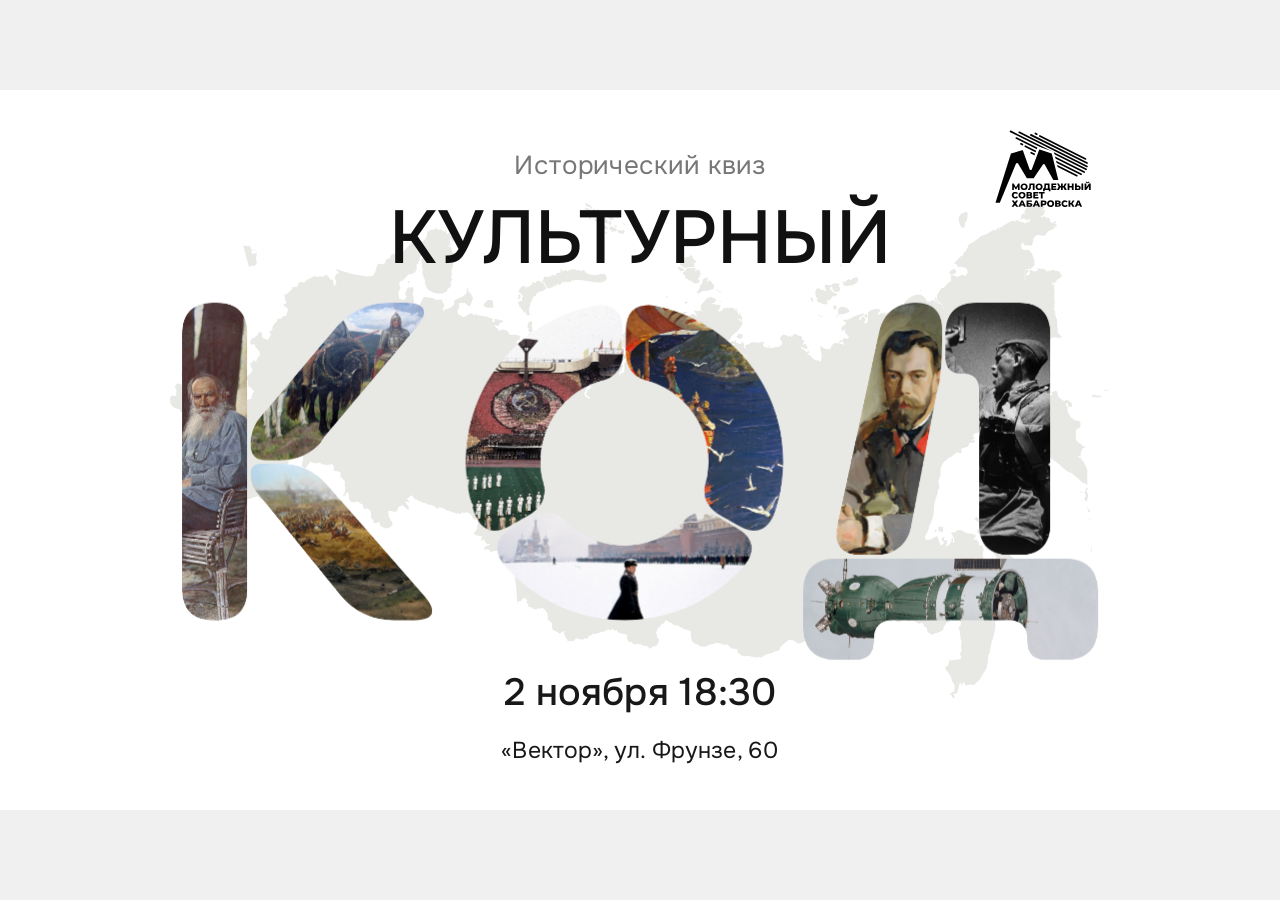
==== commit 23585cba: "Restore original poster heading at a larger size" ====
--- a/index.html
+++ b/index.html
@@ -6,13 +6,13 @@
 <meta name="theme-color" content="#f6f6f6">
 <meta name="description" content="Автономная платформа исторического квиза Культурный код">
 <title>Культурный код · Исторический квиз</title>
-<link rel="stylesheet" href="styles.css?v=20261026-unique-chronology2">
-<link rel="stylesheet" href="flow.css?v=20261026-unique-chronology2">
-<script src="quiz-data.js?v=20261026-unique-chronology2" defer></script>
-<script src="cover-art.js?v=20261026-unique-chronology2" defer></script>
-<script src="cover-film.js?v=20261026-unique-chronology2" defer></script>
-<script src="quiz-flow.js?v=20261026-unique-chronology2" defer></script>
-<script src="app.js?v=20261026-unique-chronology2" defer></script>
+<link rel="stylesheet" href="styles.css?v=20261026-larger-title3">
+<link rel="stylesheet" href="flow.css?v=20261026-larger-title3">
+<script src="quiz-data.js?v=20261026-larger-title3" defer></script>
+<script src="cover-art.js?v=20261026-larger-title3" defer></script>
+<script src="cover-film.js?v=20261026-larger-title3" defer></script>
+<script src="quiz-flow.js?v=20261026-larger-title3" defer></script>
+<script src="app.js?v=20261026-larger-title3" defer></script>
 </head>
 <body>
 <div id="safe-probe" aria-hidden="true"></div>
--- a/styles.css
+++ b/styles.css
@@ -118,12 +118,11 @@
 /* Prepared bitmap sections: the finale only changes compositor transforms/opacity. */
 .poster-film-final{position:absolute;inset:0;width:1920px;height:1080px;z-index:4;pointer-events:none;opacity:0;contain:strict;will-change:opacity;background:#fff;overflow:hidden}.poster-film-final.film-exiting{transition:opacity 1.1s ease}.final-map-window{position:absolute;inset:0 auto 0 0;width:1920px;height:1080px;overflow:hidden;contain:layout style paint}.final-map{position:absolute;left:0;top:0;width:1920px;height:1080px;transform-origin:0 0;will-change:transform}.final-map-curtain{position:absolute;inset:0 auto 0 0;width:3000px;height:1080px;background:linear-gradient(to right,#fff0,#fff 440px);will-change:transform}.final-piece{position:absolute;left:0;top:0;transform-origin:0 0;will-change:transform;contain:layout style paint}.final-texture{position:absolute;inset:0;width:100%;height:100%}.final-texture-b,.final-texture-original{opacity:0;will-change:opacity}body.reduced .poster-film-final{display:none}@media(prefers-reduced-motion:reduce){.poster-film-final{display:none}}
 
-/* Local Cyrillic calligraphy; only the poster changes typeface. */
-@font-face{font-family:CodeCalligraphy;src:url('assets/fonts/GreatVibes-Regular.ttf') format('truetype');font-weight:400;font-style:normal;font-display:block}
-.cover-poster .poster-title,.film-calligraphy{font:400 142px/1.3 CodeCalligraphy,CodeDisplay,sans-serif;letter-spacing:0;color:#111}
-.cover-poster .poster-title{top:135px}
+/* Poster heading restored to its original display family, enlarged from 93px. */
+.cover-poster .poster-title,.film-calligraphy{font:500 112px/1.1 CodeDisplay,CodeSymbols,sans-serif;letter-spacing:0;color:#111}
+.cover-poster .poster-title{top:160px}
 .poster-organizer{position:absolute;top:57px;right:37px;width:155px;height:123px;object-fit:contain;opacity:var(--film-copy,1);transition:opacity .84s ease}
-.film-calligraphy{position:absolute;left:240px;top:135px;width:1440px;text-align:center;z-index:5;opacity:0;pointer-events:none;transform-origin:center;will-change:opacity,transform}
+.film-calligraphy{position:absolute;left:240px;top:160px;width:1440px;text-align:center;z-index:5;opacity:0;pointer-events:none;transform-origin:center;will-change:opacity,transform}
 .cover-leaving .film-calligraphy,.cover-leaving .poster-organizer{opacity:0!important;transition:opacity .76s ease}
 body.reduced .film-calligraphy{display:none}@media(prefers-reduced-motion:reduce){.film-calligraphy{display:none}}
 /* The film owns its title fade; a second CSS fade would flash on loop reset. */
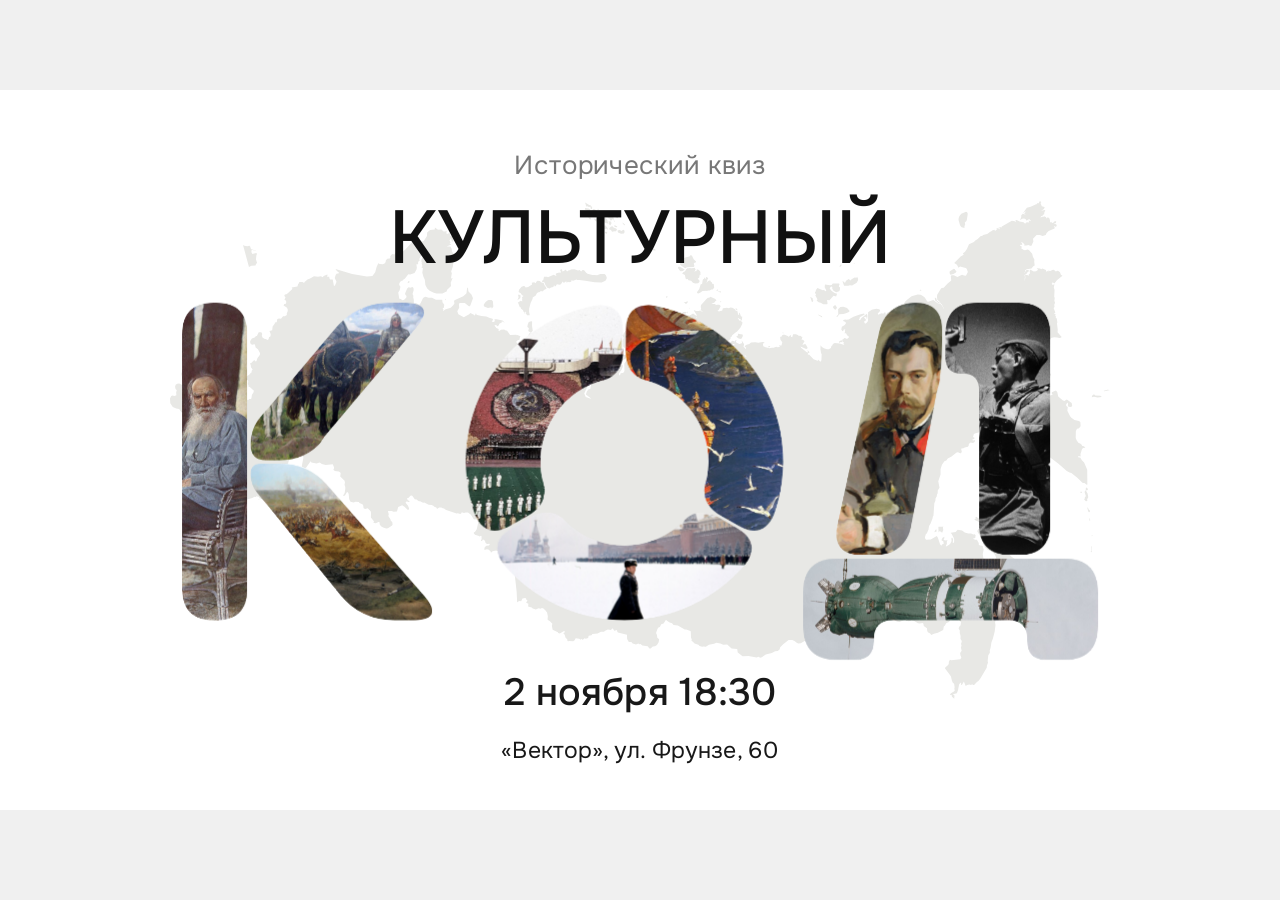
==== commit 9ab318a2: "Refresh motion and optimize offline quiz" ====
--- a/index.html
+++ b/index.html
@@ -6,13 +6,13 @@
 <meta name="theme-color" content="#f6f6f6">
 <meta name="description" content="Автономная платформа исторического квиза Культурный код">
 <title>Культурный код · Исторический квиз</title>
-<link rel="stylesheet" href="styles.css?v=20261026-larger-title3">
-<link rel="stylesheet" href="flow.css?v=20261026-larger-title3">
-<script src="quiz-data.js?v=20261026-larger-title3" defer></script>
-<script src="cover-art.js?v=20261026-larger-title3" defer></script>
-<script src="cover-film.js?v=20261026-larger-title3" defer></script>
-<script src="quiz-flow.js?v=20261026-larger-title3" defer></script>
-<script src="app.js?v=20261026-larger-title3" defer></script>
+<link rel="stylesheet" href="styles.css?v=20261026-offline-motion">
+<link rel="stylesheet" href="flow.css?v=20261026-offline-motion">
+<script src="quiz-data.js?v=20261026-offline-motion" defer></script>
+<script src="cover-art.js?v=20261026-offline-motion" defer></script>
+<script src="cover-film.js?v=20261026-offline-motion" defer></script>
+<script src="quiz-flow.js?v=20261026-offline-motion" defer></script>
+<script src="app.js?v=20261026-offline-motion" defer></script>
 </head>
 <body>
 <div id="safe-probe" aria-hidden="true"></div>
--- a/styles.css
+++ b/styles.css
@@ -1,5 +1,5 @@
 @font-face{font-family:CodeSans;src:url('assets/fonts/Onest-Variable.ttf') format('truetype');font-style:normal;font-weight:300 900;font-display:block}@font-face{font-family:CodeDisplay;src:url('assets/fonts/Onest-Variable.ttf') format('truetype');font-style:normal;font-weight:500;font-display:block}@font-face{font-family:CodeSymbols;src:url('assets/fonts/DejaVuSans.ttf') format('truetype');font-weight:300 900;font-display:block}
-:root{--paper:#fafafa;--ink:#181818;--muted:#777;--line:#e4e4e4;--accent:#e9e9e9;--dark:#222;--danger:#333}*{box-sizing:border-box}html,body{margin:0;width:100%;height:100%;overflow:hidden;background:#f0f0f0;color:var(--ink);font-family:CodeSans,CodeSymbols,Arial,sans-serif}body{overscroll-behavior:none}button,input,select,textarea{font:inherit}button{border:0;background:none;color:inherit;cursor:pointer;touch-action:manipulation}button:disabled{cursor:default}button:focus-visible,input:focus-visible,textarea:focus-visible{outline:3px solid #777;outline-offset:5px}input,textarea,select{color:var(--ink);border:1px solid #ddd;border-radius:18px;padding:16px;background:white;font-size:25px;min-height:64px;min-width:0}input[type=checkbox]{width:28px;height:28px;min-height:28px;accent-color:#222}input[type=number]{font-variant-numeric:tabular-nums}h1,h2,h3,p{margin:0}h1,h2,h3{font-family:CodeDisplay,CodeSymbols,sans-serif;font-weight:500}h2{font-size:54px;line-height:1.1;letter-spacing:-1.5px}h3{font-size:32px}#safe-probe{position:fixed;inset:0;padding:env(safe-area-inset-top) env(safe-area-inset-right) env(safe-area-inset-bottom) env(safe-area-inset-left);pointer-events:none;visibility:hidden}#viewport{position:fixed;inset:0;overflow:hidden}#stage{position:absolute;width:1920px;height:1080px;transform-origin:center;background:var(--paper);overflow:hidden}#header,#scorebar{display:none}#screen{position:absolute;inset:0;padding:90px 100px;min-width:0;overflow:hidden;animation:enter 0.44s ease both}#screen.home-screen{padding:0}.view{height:100%;min-height:0;min-width:0;display:flex;flex-direction:column}.scroll{min-height:0;overflow:auto;overscroll-behavior:contain;scrollbar-width:thin;scrollbar-color:#bbb transparent}.row,.actions,.toolbar,.tags{display:flex;gap:16px;align-items:center}.muted,.note{color:var(--muted)}.note{font-size:22px;line-height:1.5}.rule{height:1px;background:var(--line);margin:24px 0}.btn{min-height:64px;padding:17px 25px;border:1px solid #dedede;border-radius:20px;font-size:24px;line-height:1.25;display:inline-flex;gap:12px;align-items:center;justify-content:center;flex-shrink:0;transition:background 0.4s,color 0.4s}.btn:hover:not(:disabled){background:#e4e4e4}.btn.primary,.btn.dark{background:#222;color:white;border-color:#222}.btn.primary:hover,.btn.dark:hover{background:#444}.btn.ghost{border-color:transparent}.btn.small{font-size:21px;padding:12px 19px;min-height:54px;border-radius:17px}.btn:disabled{opacity:.35}.btn.danger{background:#eee;color:#333}.circle-control{width:66px;height:66px;border-radius:50%;background:#eee;display:inline-flex;align-items:center;justify-content:center;font-size:33px;line-height:1;transition:background 0.4s,color 0.4s;flex-shrink:0}.circle-control:hover{background:#222;color:#fff}.circle-control:disabled{opacity:.25}.cover{position:absolute;inset:0;display:flex;align-items:center;justify-content:space-between;gap:90px;padding:120px 130px;cursor:pointer}.cover h1{font-size:132px;line-height:1.02;letter-spacing:-7px;z-index:1;flex:1}.cover-image{height:740px;width:600px;overflow:hidden;border-radius:150px;flex-shrink:0;background:#eee}.cover-image img{width:100%;height:100%;object-fit:cover;object-position:64% center}.team-selection{justify-content:center;padding:0 170px}.team-selection-grid{display:grid;grid-template-columns:minmax(0,1fr) minmax(0,1fr);gap:22px;align-content:safe center;max-height:725px;padding:10px}.team-tile{position:relative;min-height:158px;border-radius:32px;background:#ededed;display:flex;align-items:center;padding:26px 65px 26px 30px;gap:25px}.team-index{font-size:20px;color:#929292}.team-tile input{width:100%;font-size:33px;font-family:CodeDisplay,CodeSymbols,sans-serif;border:0;background:transparent;padding:10px 0;border-radius:0;min-height:60px}.team-tile input:focus{outline:0;border-bottom:1px solid #777}.team-remove{position:absolute;right:24px;top:22px;width:35px;height:35px;border-radius:50%;font-size:26px;opacity:.4}.team-remove:hover{opacity:1;background:#ddd}.selection-controls{display:flex;justify-content:space-between;margin:35px 10px 0}.selection-controls .circle-control{height:80px;width:80px;font-size:39px}.stage-selection{justify-content:center;padding:65px 90px}.stage-grid{display:grid;grid-template-columns:repeat(3,minmax(0,1fr));grid-template-rows:1fr 1fr;gap:24px;height:690px}.stage-card{border-radius:38px;background:#ececec;display:flex;align-items:center;justify-content:center;text-align:center;padding:35px;font:500 41px CodeDisplay,CodeSymbols,sans-serif;transition:background 0.4s,color 0.4s}.stage-card:first-child{grid-row:span 2}.stage-card:hover{background:#222;color:white}.board{display:grid;grid-template-columns:385px repeat(var(--value-count,5),minmax(0,1fr));grid-template-rows:repeat(var(--category-count,5),minmax(0,1fr));gap:18px;flex:1;min-height:0}.category{display:flex;align-items:center;font:500 35px CodeDisplay,CodeSymbols,sans-serif;line-height:1.16;padding-right:25px;letter-spacing:-1px}.cell{background:#eaeaea;border-radius:30px;font:500 55px CodeDisplay,CodeSymbols,sans-serif;transition:background 0.4s,color 0.4s}.cell:hover:not(:disabled){background:#222;color:white}.cell.used{background:#f0f0f0;color:#c6c6c6;font-size:35px}.cell.unavailable{background:#f3f3f3;color:#ddd;font-size:32px}.question-canvas{justify-content:center;cursor:pointer}.question-body{display:grid;grid-template-columns:minmax(0,1fr);gap:55px;flex:1;min-height:0;min-width:0;align-items:center}.question-body.has-media{grid-template-columns:minmax(0,.85fr) minmax(0,1.15fr)}.question-text{max-height:100%;min-height:0;min-width:0;overflow:auto;white-space:pre-wrap;overflow-wrap:anywhere;font-size:66px;line-height:1.36;letter-spacing:-1.2px;scrollbar-width:thin;scrollbar-color:#bbb transparent;overscroll-behavior:contain}.question-body:not(.has-media)>.question-text{max-width:1510px;text-align:center;justify-self:center}.question-text.medium{font-size:49px}.question-text.long{font-size:35px;letter-spacing:0;line-height:1.5}.question-text.answer{font:500 75px/1.24 CodeDisplay,CodeSymbols,sans-serif;letter-spacing:-2px}.question-text.answer.medium{font-size:54px}.question-text.answer.long{font-size:39px;letter-spacing:-.5px;line-height:1.4}.question-media{height:100%;min-height:0;min-width:0;display:grid;grid-template-columns:repeat(var(--count,1),minmax(0,1fr));gap:24px;align-items:center;overflow:hidden}.media-item{height:100%;max-height:850px;min-width:0;min-height:0;overflow:hidden;border-radius:35px;display:flex;align-items:center;justify-content:center;padding:10px;background:#efefef}.media-item img{height:100%;width:100%;min-height:0;object-fit:contain;display:block}.question-media video{height:100%;width:100%;min-height:0;object-fit:contain;background:#111;border-radius:30px}.warm-canvas{align-items:center;padding:65px 110px}.warm-canvas .question-text{max-width:1460px;text-align:center;flex:1;display:flex;align-items:safe center;justify-content:center;flex-direction:column}.warm-progress{display:flex;gap:10px;align-self:center;margin-top:50px}.warm-progress i{height:6px;width:6px;border-radius:50%;background:#ddd}.warm-progress i.done{background:#777}.match-title{font:500 42px CodeDisplay,CodeSymbols,sans-serif;margin:0 0 32px;text-align:center;letter-spacing:-1px}.matching{display:grid;grid-template-columns:minmax(0,1fr) minmax(0,1.15fr);gap:28px;min-height:0;flex:1}.matching-column{display:flex;flex-direction:column;min-height:0;gap:12px;overflow:auto}.match-item{display:flex;align-items:center;gap:20px;background:#ededed;border-radius:21px;padding:19px 24px;font-size:29px;line-height:1.34;flex:1}.match-item strong{min-width:35px;color:#777}.match-item .target{margin-left:auto;background:#222;color:white;border-radius:13px;padding:7px 14px;white-space:nowrap;font-size:25px}.bonus-layout{display:grid;grid-template-columns:minmax(0,1.1fr) minmax(0,1fr);gap:75px;flex:1;min-height:0;align-items:center}.bonus-copy{font-size:32px;line-height:1.65;white-space:pre-wrap;max-height:100%}.timer-panel{display:flex;align-items:center;justify-content:center;background:#eee;border-radius:90px;min-height:520px;padding:30px}.timer-digits{font:500 142px CodeDisplay,CodeSymbols,sans-serif;line-height:1.1;font-variant-numeric:tabular-nums;letter-spacing:-8px;color:#222;padding:0}.timer-digits.expired{color:#999}.captain-canvas{align-items:center;justify-content:center}.captain-canvas .timer-digits{font-size:235px}.rules-text{font-size:33px;line-height:1.7;white-space:pre-wrap}.results-canvas{justify-content:center;padding:40px 200px}.ranking{display:flex;flex-direction:column;gap:13px;min-height:0;max-height:100%}.rank-row{display:flex;align-items:center;gap:26px;background:#ededed;padding:24px 28px;border-radius:24px}.rank-row:first-child{background:#dedede}.place{font:500 32px CodeDisplay,CodeSymbols,sans-serif;color:#888;width:60px;flex-shrink:0}.team-name{font-size:30px;flex:1;min-width:0;overflow-wrap:anywhere}.points{font:500 38px CodeDisplay,CodeSymbols,sans-serif}.final-layout{height:100%;display:grid;grid-template-columns:minmax(0,1fr) minmax(0,1fr);gap:95px;align-items:center}.final-layout>h1{font-size:103px;line-height:1.04;letter-spacing:-5px}.final-layout .ranking{overflow:auto;max-height:830px}.empty{padding:28px;border-radius:25px;background:#eee;font-size:26px;line-height:1.5}.operator-dot{position:absolute;bottom:27px;right:27px;width:60px;height:60px;display:flex;align-items:center;justify-content:center;border:2px solid #bababa;border-radius:50%;background:#fafafa;z-index:35;opacity:.35;transition:opacity 0.4s,background 0.4s}.operator-dot[hidden]{display:none}.operator-dot span{height:5px;width:5px;border-radius:50%;background:#555}.operator-dot:hover,.operator-dot:focus-visible{opacity:.9}.operator-dot.ack{background:#555;border-color:#555;opacity:.75}.operator-dot.ack span{background:#fff}
+:root{--paper:#fafafa;--ink:#181818;--muted:#777;--line:#e4e4e4;--accent:#e9e9e9;--dark:#222;--danger:#333}*{box-sizing:border-box}html,body{margin:0;width:100%;height:100%;overflow:hidden;background:#f0f0f0;color:var(--ink);font-family:CodeSans,CodeSymbols,Arial,sans-serif}body{overscroll-behavior:none}button,input,select,textarea{font:inherit}button{border:0;background:none;color:inherit;cursor:pointer;touch-action:manipulation}button:disabled{cursor:default}button:focus-visible,input:focus-visible,textarea:focus-visible{outline:3px solid #777;outline-offset:5px}input,textarea,select{color:var(--ink);border:1px solid #ddd;border-radius:18px;padding:16px;background:white;font-size:25px;min-height:64px;min-width:0}input[type=checkbox]{width:28px;height:28px;min-height:28px;accent-color:#222}input[type=number]{font-variant-numeric:tabular-nums}h1,h2,h3,p{margin:0}h1,h2,h3{font-family:CodeDisplay,CodeSymbols,sans-serif;font-weight:500}h2{font-size:54px;line-height:1.1;letter-spacing:-1.5px}h3{font-size:32px}#safe-probe{position:fixed;inset:0;padding:env(safe-area-inset-top) env(safe-area-inset-right) env(safe-area-inset-bottom) env(safe-area-inset-left);pointer-events:none;visibility:hidden}#viewport{position:fixed;inset:0;overflow:hidden}#stage{position:absolute;width:1920px;height:1080px;transform-origin:center;background:var(--paper);overflow:hidden}#header,#scorebar{display:none}#screen{position:absolute;inset:0;padding:90px 100px;min-width:0;overflow:hidden;animation:enter 0.44s ease both}#screen.home-screen{padding:0;animation:none}.view{height:100%;min-height:0;min-width:0;display:flex;flex-direction:column}.scroll{min-height:0;overflow:auto;overscroll-behavior:contain;scrollbar-width:thin;scrollbar-color:#bbb transparent}.row,.actions,.toolbar,.tags{display:flex;gap:16px;align-items:center}.muted,.note{color:var(--muted)}.note{font-size:22px;line-height:1.5}.rule{height:1px;background:var(--line);margin:24px 0}.btn{min-height:64px;padding:17px 25px;border:1px solid #dedede;border-radius:20px;font-size:24px;line-height:1.25;display:inline-flex;gap:12px;align-items:center;justify-content:center;flex-shrink:0;transition:background 0.4s,color 0.4s}.btn:hover:not(:disabled){background:#e4e4e4}.btn.primary,.btn.dark{background:#222;color:white;border-color:#222}.btn.primary:hover,.btn.dark:hover{background:#444}.btn.ghost{border-color:transparent}.btn.small{font-size:21px;padding:12px 19px;min-height:54px;border-radius:17px}.btn:disabled{opacity:.35}.btn.danger{background:#eee;color:#333}.circle-control{width:66px;height:66px;border-radius:50%;background:#eee;display:inline-flex;align-items:center;justify-content:center;font-size:33px;line-height:1;transition:background 0.4s,color 0.4s;flex-shrink:0}.circle-control:hover{background:#222;color:#fff}.circle-control:disabled{opacity:.25}.cover{position:absolute;inset:0;display:flex;align-items:center;justify-content:space-between;gap:90px;padding:120px 130px;cursor:pointer}.cover h1{font-size:132px;line-height:1.02;letter-spacing:-7px;z-index:1;flex:1}.cover-image{height:740px;width:600px;overflow:hidden;border-radius:150px;flex-shrink:0;background:#eee}.cover-image img{width:100%;height:100%;object-fit:cover;object-position:64% center}.team-selection{justify-content:center;padding:0 170px}.team-selection-grid{display:grid;grid-template-columns:minmax(0,1fr) minmax(0,1fr);gap:22px;align-content:safe center;max-height:725px;padding:10px}.team-tile{position:relative;min-height:158px;border-radius:32px;background:#ededed;display:flex;align-items:center;padding:26px 65px 26px 30px;gap:25px}.team-index{font-size:20px;color:#929292}.team-tile input{width:100%;font-size:33px;font-family:CodeDisplay,CodeSymbols,sans-serif;border:0;background:transparent;padding:10px 0;border-radius:0;min-height:60px}.team-tile input:focus{outline:0;border-bottom:1px solid #777}.team-remove{position:absolute;right:24px;top:22px;width:35px;height:35px;border-radius:50%;font-size:26px;opacity:.4}.team-remove:hover{opacity:1;background:#ddd}.selection-controls{display:flex;justify-content:space-between;margin:35px 10px 0}.selection-controls .circle-control{height:80px;width:80px;font-size:39px}.stage-selection{justify-content:center;padding:65px 90px}.stage-grid{display:grid;grid-template-columns:repeat(3,minmax(0,1fr));grid-template-rows:1fr 1fr;gap:24px;height:690px}.stage-card{border-radius:38px;background:#ececec;display:flex;align-items:center;justify-content:center;text-align:center;padding:35px;font:500 41px CodeDisplay,CodeSymbols,sans-serif;transition:background 0.4s,color 0.4s}.stage-card:first-child{grid-row:span 2}.stage-card:hover{background:#222;color:white}.board{display:grid;grid-template-columns:385px repeat(var(--value-count,5),minmax(0,1fr));grid-template-rows:repeat(var(--category-count,5),minmax(0,1fr));gap:18px;flex:1;min-height:0}.category{display:flex;align-items:center;font:500 35px CodeDisplay,CodeSymbols,sans-serif;line-height:1.16;padding-right:25px;letter-spacing:-1px}.cell{background:#eaeaea;border-radius:30px;font:500 55px CodeDisplay,CodeSymbols,sans-serif;transition:background 0.4s,color 0.4s}.cell:hover:not(:disabled){background:#222;color:white}.cell.used{background:#f0f0f0;color:#c6c6c6;font-size:35px}.cell.unavailable{background:#f3f3f3;color:#ddd;font-size:32px}.question-canvas{justify-content:center;cursor:pointer}.question-body{display:grid;grid-template-columns:minmax(0,1fr);gap:55px;flex:1;min-height:0;min-width:0;align-items:center}.question-body.has-media{grid-template-columns:minmax(0,.85fr) minmax(0,1.15fr)}.question-text{max-height:100%;min-height:0;min-width:0;overflow:auto;white-space:pre-wrap;overflow-wrap:anywhere;font-size:66px;line-height:1.36;letter-spacing:-1.2px;scrollbar-width:thin;scrollbar-color:#bbb transparent;overscroll-behavior:contain}.question-body:not(.has-media)>.question-text{max-width:1510px;text-align:center;justify-self:center}.question-text.medium{font-size:49px}.question-text.long{font-size:35px;letter-spacing:0;line-height:1.5}.question-text.answer{font:500 75px/1.24 CodeDisplay,CodeSymbols,sans-serif;letter-spacing:-2px}.question-text.answer.medium{font-size:54px}.question-text.answer.long{font-size:39px;letter-spacing:-.5px;line-height:1.4}.question-media{height:100%;min-height:0;min-width:0;display:grid;grid-template-columns:repeat(var(--count,1),minmax(0,1fr));gap:24px;align-items:center;overflow:hidden}.media-item{height:100%;max-height:850px;min-width:0;min-height:0;overflow:hidden;border-radius:35px;display:flex;align-items:center;justify-content:center;padding:10px;background:#efefef}.media-item img{height:100%;width:100%;min-height:0;object-fit:contain;display:block}.question-media video{height:100%;width:100%;min-height:0;object-fit:contain;background:#111;border-radius:30px}.warm-canvas{align-items:center;padding:65px 110px}.warm-canvas .question-text{max-width:1460px;text-align:center;flex:1;display:flex;align-items:safe center;justify-content:center;flex-direction:column}.warm-progress{display:flex;gap:10px;align-self:center;margin-top:50px}.warm-progress i{height:6px;width:6px;border-radius:50%;background:#ddd}.warm-progress i.done{background:#777}.match-title{font:500 42px CodeDisplay,CodeSymbols,sans-serif;margin:0 0 32px;text-align:center;letter-spacing:-1px}.matching{display:grid;grid-template-columns:minmax(0,1fr) minmax(0,1.15fr);gap:28px;min-height:0;flex:1}.matching-column{display:flex;flex-direction:column;min-height:0;gap:12px;overflow:auto}.match-item{display:flex;align-items:center;gap:20px;background:#ededed;border-radius:21px;padding:19px 24px;font-size:29px;line-height:1.34;flex:1}.match-item strong{min-width:35px;color:#777}.match-item .target{margin-left:auto;background:#222;color:white;border-radius:13px;padding:7px 14px;white-space:nowrap;font-size:25px}.bonus-layout{display:grid;grid-template-columns:minmax(0,1.1fr) minmax(0,1fr);gap:75px;flex:1;min-height:0;align-items:center}.bonus-copy{font-size:32px;line-height:1.65;white-space:pre-wrap;max-height:100%}.timer-panel{display:flex;align-items:center;justify-content:center;background:#eee;border-radius:90px;min-height:520px;padding:30px}.timer-digits{font:500 142px CodeDisplay,CodeSymbols,sans-serif;line-height:1.1;font-variant-numeric:tabular-nums;letter-spacing:-8px;color:#222;padding:0}.timer-digits.expired{color:#999}.captain-canvas{align-items:center;justify-content:center}.captain-canvas .timer-digits{font-size:235px}.rules-text{font-size:33px;line-height:1.7;white-space:pre-wrap}.results-canvas{justify-content:center;padding:40px 200px}.ranking{display:flex;flex-direction:column;gap:13px;min-height:0;max-height:100%}.rank-row{display:flex;align-items:center;gap:26px;background:#ededed;padding:24px 28px;border-radius:24px}.rank-row:first-child{background:#dedede}.place{font:500 32px CodeDisplay,CodeSymbols,sans-serif;color:#888;width:60px;flex-shrink:0}.team-name{font-size:30px;flex:1;min-width:0;overflow-wrap:anywhere}.points{font:500 38px CodeDisplay,CodeSymbols,sans-serif}.final-layout{height:100%;display:grid;grid-template-columns:minmax(0,1fr) minmax(0,1fr);gap:95px;align-items:center}.final-layout>h1{font-size:103px;line-height:1.04;letter-spacing:-5px}.final-layout .ranking{overflow:auto;max-height:830px}.empty{padding:28px;border-radius:25px;background:#eee;font-size:26px;line-height:1.5}.operator-dot{position:absolute;bottom:27px;right:27px;width:60px;height:60px;display:flex;align-items:center;justify-content:center;border:2px solid #bababa;border-radius:50%;background:#fafafa;z-index:35;opacity:.35;transition:opacity 0.4s,background 0.4s}.operator-dot[hidden]{display:none}.operator-dot span{height:5px;width:5px;border-radius:50%;background:#555}.operator-dot:hover,.operator-dot:focus-visible{opacity:.9}.operator-dot.ack{background:#555;border-color:#555;opacity:.75}.operator-dot.ack span{background:#fff}
 /* Operator-only surfaces. These are never mixed into the projected content. */
 #overlay{position:absolute;inset:0;background:#0003;z-index:30;padding:70px;display:flex;align-items:center;justify-content:center}#overlay[hidden]{display:none}.dialog{background:#fafafa;border-radius:38px;padding:35px 40px;width:100%;max-width:1700px;max-height:940px;display:flex;flex-direction:column;min-height:0;box-shadow:0 15px 80px #0002;animation:enter 0.4s ease}.dialog-head{display:flex;align-items:center;justify-content:space-between;gap:25px;margin-bottom:24px}.dialog-head h2{font-size:44px}.dialog-content{min-height:0;overflow:auto;padding:2px}.dialog-tabs{display:flex;gap:8px;margin-bottom:28px;flex-wrap:wrap}.dialog-tabs .btn.active{background:#222;color:#fff;border-color:#222}.dialog p{font-size:24px;line-height:1.5}.dialog .rules-text{font-size:24px}.panel-grid{display:grid;grid-template-columns:repeat(3,minmax(0,1fr));gap:16px}.panel-grid .btn{min-height:80px}.settings-grid{display:grid;grid-template-columns:1fr 1fr;gap:22px}.field{display:flex;flex-direction:column;gap:12px;font-size:22px}.score-check{display:flex;gap:17px;align-items:center;font-size:24px;line-height:1.4;padding:17px;border-radius:20px;background:#eee}.score-form{display:grid;grid-template-columns:minmax(0,1fr) minmax(0,1fr);gap:32px}.score-checks{display:flex;flex-direction:column;gap:10px;max-height:560px;overflow:auto}.team-score{margin-left:auto;color:#777}.score-fields{display:flex;flex-direction:column;gap:22px}.setup-list{display:grid;grid-template-columns:minmax(0,1fr) minmax(0,1fr);gap:13px}.team-edit{display:grid;grid-template-columns:minmax(0,1fr) 150px 65px;gap:10px;align-items:center;background:#eee;border-radius:20px;padding:12px}.team-edit input{width:100%}.restore-grid{display:grid;grid-template-columns:minmax(0,1fr) minmax(0,1fr);gap:13px}.restore-row{display:flex;justify-content:space-between;align-items:center;gap:16px;background:#eee;border-radius:22px;padding:18px;font-size:22px}.restore-row .controls{display:flex;gap:9px}.history-table{width:100%;border-collapse:collapse;font-size:22px}.history-table th,.history-table td{text-align:left;padding:15px 12px;vertical-align:top;border-bottom:1px solid #ddd}.history-table th{font-size:18px;color:#777}.history-table .undone{opacity:.4;text-decoration:line-through}.alert{padding:20px;background:#e8e8e8;border-radius:20px;font-size:23px;line-height:1.5;margin:20px 0}.timer-mini{display:flex;align-items:center;gap:20px}.timer-mini strong{font:500 48px CodeDisplay,CodeSymbols,sans-serif}.confirm-box{max-width:960px}.confirm-box p{margin:15px 0 30px}.lightbox{height:940px;max-width:1750px}.lightbox .dialog-head h2{font-size:28px}.lightbox .dialog-content{display:flex;align-items:center;justify-content:center;flex:1;min-height:0}.lightbox img{width:100%;height:100%;object-fit:contain}.quick-mode{padding:0!important;pointer-events:none;background:transparent!important;display:block!important}.quick-dialog{position:absolute;bottom:103px;right:27px;width:510px;max-height:815px;max-width:510px;padding:24px;border-radius:32px;pointer-events:auto;background:#f7f7f7;box-shadow:0 10px 60px #0002;border:1px solid #ddd}.quick-dialog>.dialog-head{display:none}.quick-dialog .dialog-content{padding:0}.quick-top{display:flex;align-items:center;justify-content:space-between;margin-bottom:19px;padding-left:8px;font-size:30px}.quick-top .row{gap:8px}.quick-dialog .circle-control{width:48px;height:48px;font-size:27px}.quick-teams{display:flex;flex-direction:column;gap:8px;max-height:520px;overflow:auto;scrollbar-width:thin}.quick-team{display:flex;align-items:center;gap:14px;width:100%;min-height:63px;text-align:left;background:#e9e9e9;border-radius:18px;padding:14px 17px;font-size:24px}.quick-team:hover{background:#ddd}.quick-team:disabled{opacity:.4}.quick-index{font-size:20px;color:#777;min-width:18px}.quick-name{flex:1;overflow:hidden;text-overflow:ellipsis;white-space:nowrap}.quick-team small{font-size:19px;color:#777}.quick-nav{display:flex;gap:12px;justify-content:space-between;margin-top:18px}.quick-nav .circle-control{width:66px;height:54px;border-radius:17px;font-size:30px}#keypad-slot{margin-top:14px}#score-keyboard{width:100%;text-align:center;font-size:29px;min-height:64px}.quick-dialog [hidden]{display:none!important}#toast{position:absolute;bottom:105px;left:50%;transform:translate(-50%,16px);max-width:1300px;text-align:center;padding:18px 27px;background:#222;color:white;border-radius:20px;z-index:50;font-size:24px;line-height:1.3;opacity:0;pointer-events:none;transition:opacity 0.4s,transform 0.4s}#toast.show{opacity:1;transform:translate(-50%,0)}body.high-contrast{--paper:#fff;--ink:#000;--muted:#555}body.reduced *{animation:none!important;transition:none!important}body.large .question-text{font-size:73px}body.large .question-text.long{font-size:42px}@keyframes enter{from{opacity:0;translate:0 8px}to{opacity:1;translate:0 0}}@media(prefers-reduced-motion:reduce){*{animation:none!important;transition:none!important}}
 /* Clipping, rather than a hidden scroll container, prevents focus from shifting the scene during transitions. */
--- a/flow.css
+++ b/flow.css
@@ -15,7 +15,22 @@
 
 .flow-question-layout.dense{grid-template-columns:minmax(0,1.32fr) minmax(0,.68fr)}.flow-question-layout.dense .matching-column{gap:10px}.flow-question-layout.dense .match-item{padding:10px 13px;font-size:23px;line-height:1.3}.flow-question-layout.dense .match-answer-row{font-size:23px;line-height:1.3}
 
-.flow-stage-page .flow-organizer,.flow-block-page .flow-organizer{position:absolute;left:95px;bottom:45px;width:168px;height:133px;object-fit:contain;opacity:.8;pointer-events:none}
+#screen.flow-screen>.flow-stage-page>.flow-organizer{position:absolute;left:95px;bottom:45px;width:168px;height:133px;object-fit:contain;opacity:.8;pointer-events:none}
 .flow-chronology .chronology-cards[style*="--event-count:5"]{gap:20px}
 .flow-chronology .chronology-cards[style*="--event-count:5"] .chronology-event-title{font-size:23px;line-height:1.3;padding:20px 20px 10px}
 .flow-chronology .chronology-cards[style*="--event-count:5"] .chronology-date{padding:16px 20px 24px}
+
+#screen .flow-organizer{display:none}#screen.flow-screen>.flow-stage-page>.flow-organizer{display:block}
+
+/* A restrained, consistent reveal across the presenter screens. Only opacity and
+   transforms animate, keeping the content readable and avoiding layout work. */
+.flow-rule-cards article{animation:flow-detail-in 1s cubic-bezier(.22,.7,.2,1) both}
+.flow-rule-cards article:nth-child(2){animation-delay:100ms}.flow-rule-cards article:nth-child(3){animation-delay:200ms}
+.flow-question-copy,.flow-chronology .chronology-heading,.flow-countdown h1,.flow-countdown .flow-clock-large,.flow-title-page h1,.flow-answer-number,.flow-results-page>h1,.flow-task-intro>div,.flow-names form,.flow-manual h1,.flow-manual-rows{animation:flow-detail-in .9s cubic-bezier(.22,.7,.2,1) both}
+.flow-question-image,.flow-task-intro>img,.flow-count-art{animation:flow-image-in 1.1s cubic-bezier(.22,.7,.2,1) both}
+.flow-results>div{animation:flow-detail-in .8s cubic-bezier(.22,.7,.2,1) both}
+.flow-results>div:nth-child(2){animation-delay:60ms}.flow-results>div:nth-child(3){animation-delay:120ms}.flow-results>div:nth-child(4){animation-delay:180ms}.flow-results>div:nth-child(n+5){animation-delay:240ms}
+.flow-award-place,.flow-award-score,.flow-winner-mark{animation:flow-detail-in 1.2s cubic-bezier(.22,.7,.2,1) both}
+@keyframes flow-detail-in{from{opacity:0;transform:translateY(14px)}to{opacity:1;transform:translateY(0)}}
+@keyframes flow-image-in{from{opacity:0;transform:translateY(10px) scale(.985)}to{opacity:1;transform:translateY(0) scale(1)}}
+@media (hover:hover){.flow-stage-card:not(:disabled),.flow-block:not(:disabled){transition:transform .5s ease,background-color .5s ease}.flow-stage-card:not(:disabled):hover,.flow-block:not(:disabled):hover{transform:translateY(-5px)}}
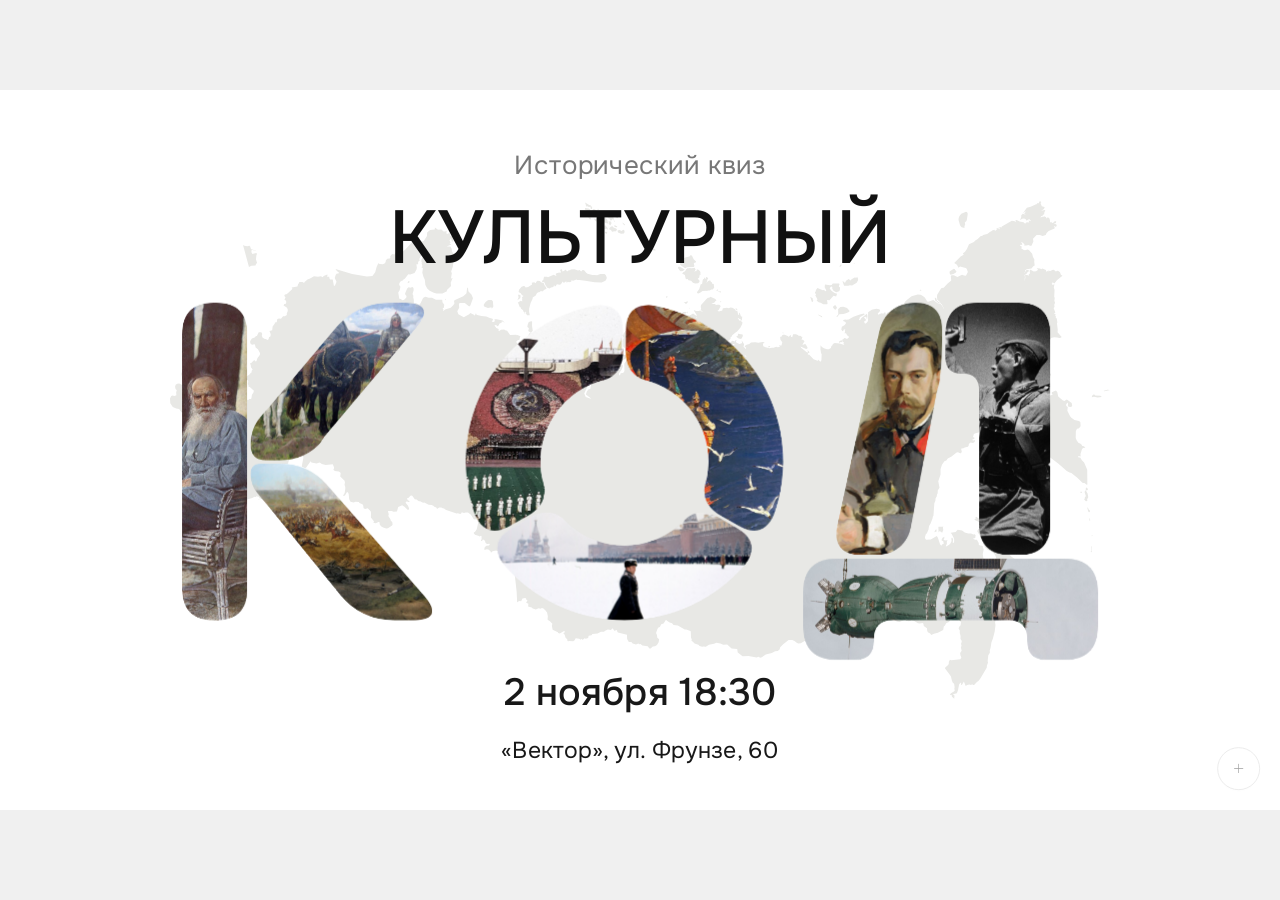
==== commit eb56b396: "Simplify team setup, final flow and answer sheets" ====
--- a/index.html
+++ b/index.html
@@ -6,13 +6,13 @@
 <meta name="theme-color" content="#f6f6f6">
 <meta name="description" content="Автономная платформа исторического квиза Культурный код">
 <title>Культурный код · Исторический квиз</title>
-<link rel="stylesheet" href="styles.css?v=20261026-offline-motion">
-<link rel="stylesheet" href="flow.css?v=20261026-offline-motion">
-<script src="quiz-data.js?v=20261026-offline-motion" defer></script>
-<script src="cover-art.js?v=20261026-offline-motion" defer></script>
-<script src="cover-film.js?v=20261026-offline-motion" defer></script>
-<script src="quiz-flow.js?v=20261026-offline-motion" defer></script>
-<script src="app.js?v=20261026-offline-motion" defer></script>
+<link rel="stylesheet" href="styles.css?v=20261028-final-flow">
+<link rel="stylesheet" href="flow.css?v=20261028-final-flow">
+<script src="quiz-data.js?v=20261028-final-flow" defer></script>
+<script src="cover-art.js?v=20261028-final-flow" defer></script>
+<script src="cover-film.js?v=20261028-final-flow" defer></script>
+<script src="quiz-flow.js?v=20261028-final-flow" defer></script>
+<script src="app.js?v=20261028-final-flow" defer></script>
 </head>
 <body>
 <div id="safe-probe" aria-hidden="true"></div>
--- a/flow.css
+++ b/flow.css
@@ -34,3 +34,10 @@
 @keyframes flow-detail-in{from{opacity:0;transform:translateY(14px)}to{opacity:1;transform:translateY(0)}}
 @keyframes flow-image-in{from{opacity:0;transform:translateY(10px) scale(.985)}to{opacity:1;transform:translateY(0) scale(1)}}
 @media (hover:hover){.flow-stage-card:not(:disabled),.flow-block:not(:disabled){transition:transform .5s ease,background-color .5s ease}.flow-stage-card:not(:disabled):hover,.flow-block:not(:disabled):hover{transform:translateY(-5px)}}
+
+.flow-stage-cards{grid-template-columns:repeat(2,minmax(0,1fr));max-width:1160px;width:100%;align-self:center}.flow-manual-note{font-size:23px;color:#777;margin:-16px 0 27px}
+
+.flow-name-single{width:100%;height:100%;display:flex;flex-direction:column;align-items:center;justify-content:center;gap:28px}.flow-name-single strong{font:500 210px/1 CodeDisplay,sans-serif}.flow-name-single input{width:760px;max-width:90%;height:92px;text-align:center;font-size:40px;border:0;border-bottom:2px solid #777;border-radius:0;background:transparent}.flow-name-single button{width:70px;height:70px;border-radius:50%;background:#eee;font-size:38px}.flow-name-single .flow-form-error{min-height:28px}.quick-count{display:flex;align-items:center;justify-content:space-between;font-size:24px;gap:24px}.quick-count input{width:95px;text-align:center;font-size:28px}.quick-count-close{display:block;margin:20px 0 0 auto;width:55px;height:55px;border-radius:50%;background:#eee;font-size:27px}.quick-teams[hidden]{display:none}
+.quick-dialog .dialog-head{display:none}.quick-dialog .quick-nav{grid-template-columns:repeat(3,minmax(0,1fr));padding:0}.quick-dialog .quick-nav:only-child{margin-top:0}.quick-dialog .quick-icon:last-child{border-radius:20px}
+.flow-name-single input:focus-visible{outline:0;border-bottom:3px solid #333}
+.flow-details-dialog .settings-grid{margin-bottom:26px}.flow-details .flow-detail-link{display:flex;align-items:center;min-height:90px;padding:15px 20px;border-bottom:1px solid #eee;color:inherit;text-decoration:none;font-size:30px}.flow-details .flow-detail-link:hover{background:#f7f7f5}
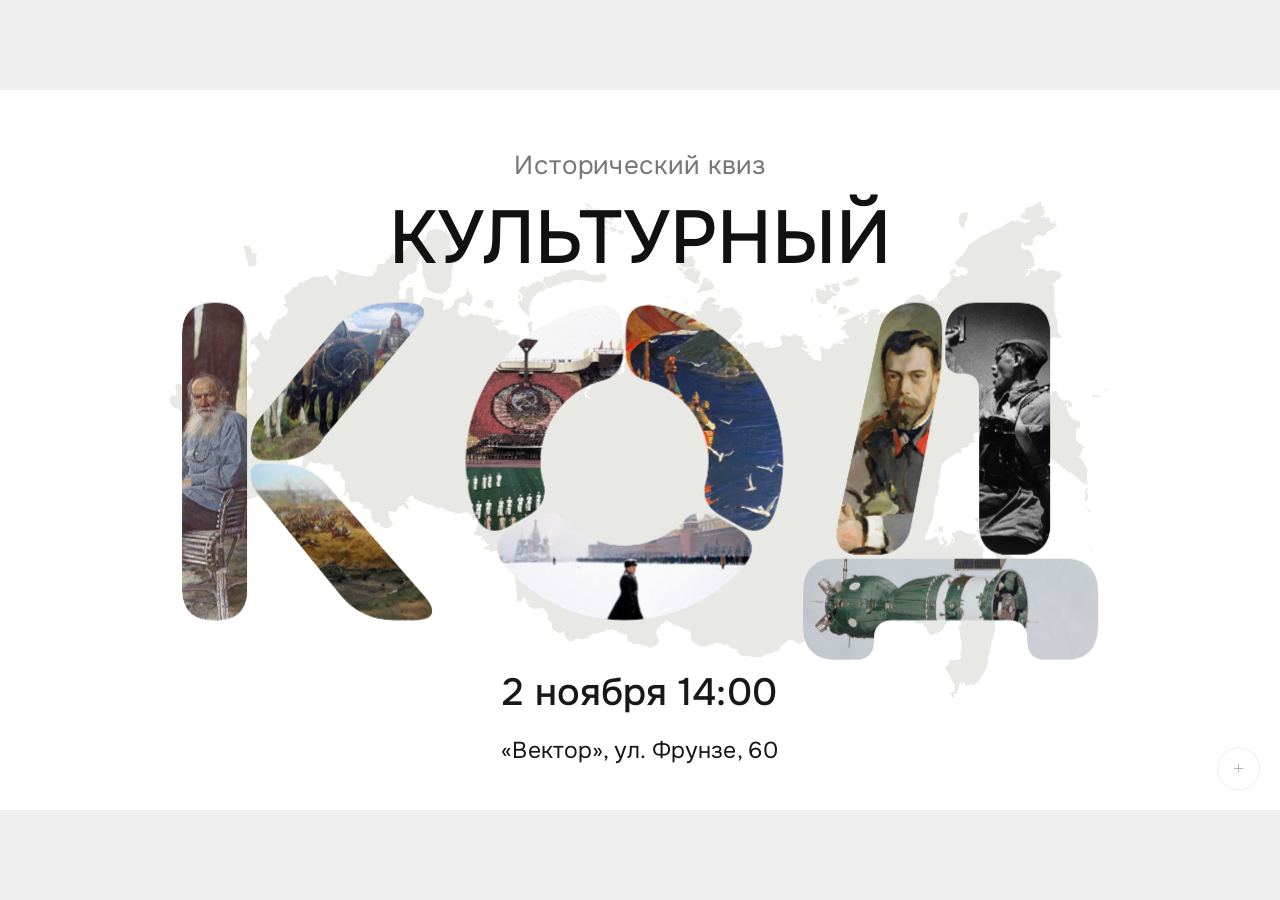
==== commit 11830289: "Refine quiz timing, captain scoring and minimal presentation" ====
--- a/index.html
+++ b/index.html
@@ -6,13 +6,14 @@
 <meta name="theme-color" content="#f6f6f6">
 <meta name="description" content="Автономная платформа исторического квиза Культурный код">
 <title>Культурный код · Исторический квиз</title>
-<link rel="stylesheet" href="styles.css?v=20261028-final-flow">
-<link rel="stylesheet" href="flow.css?v=20261028-final-flow">
-<script src="quiz-data.js?v=20261028-final-flow" defer></script>
-<script src="cover-art.js?v=20261028-final-flow" defer></script>
-<script src="cover-film.js?v=20261028-final-flow" defer></script>
-<script src="quiz-flow.js?v=20261028-final-flow" defer></script>
-<script src="app.js?v=20261028-final-flow" defer></script>
+<link rel="preload" href="assets/fonts/Onest-Variable.ttf" as="font" type="font/ttf" crossorigin>
+<link rel="stylesheet" href="styles.css?v=20261031-refined">
+<link rel="stylesheet" href="flow.css?v=20261031-refined">
+<script src="quiz-data.js?v=20261031-refined" defer></script>
+<script src="cover-art.js?v=20261031-refined" defer></script>
+<script src="cover-film.js?v=20261031-refined" defer></script>
+<script src="quiz-flow.js?v=20261031-refined" defer></script>
+<script src="app.js?v=20261031-refined" defer></script>
 </head>
 <body>
 <div id="safe-probe" aria-hidden="true"></div>
--- a/styles.css
+++ b/styles.css
@@ -1,4 +1,4 @@
-@font-face{font-family:CodeSans;src:url('assets/fonts/Onest-Variable.ttf') format('truetype');font-style:normal;font-weight:300 900;font-display:block}@font-face{font-family:CodeDisplay;src:url('assets/fonts/Onest-Variable.ttf') format('truetype');font-style:normal;font-weight:500;font-display:block}@font-face{font-family:CodeSymbols;src:url('assets/fonts/DejaVuSans.ttf') format('truetype');font-weight:300 900;font-display:block}
+@font-face{font-family:CodeSans;src:url('assets/fonts/Onest-Variable.ttf') format('truetype');font-style:normal;font-weight:300 900;font-display:swap}@font-face{font-family:CodeDisplay;src:url('assets/fonts/Onest-Variable.ttf') format('truetype');font-style:normal;font-weight:500;font-display:swap}@font-face{font-family:CodeSymbols;src:url('assets/fonts/DejaVuSans.ttf') format('truetype');font-weight:300 900;font-display:swap}
 :root{--paper:#fafafa;--ink:#181818;--muted:#777;--line:#e4e4e4;--accent:#e9e9e9;--dark:#222;--danger:#333}*{box-sizing:border-box}html,body{margin:0;width:100%;height:100%;overflow:hidden;background:#f0f0f0;color:var(--ink);font-family:CodeSans,CodeSymbols,Arial,sans-serif}body{overscroll-behavior:none}button,input,select,textarea{font:inherit}button{border:0;background:none;color:inherit;cursor:pointer;touch-action:manipulation}button:disabled{cursor:default}button:focus-visible,input:focus-visible,textarea:focus-visible{outline:3px solid #777;outline-offset:5px}input,textarea,select{color:var(--ink);border:1px solid #ddd;border-radius:18px;padding:16px;background:white;font-size:25px;min-height:64px;min-width:0}input[type=checkbox]{width:28px;height:28px;min-height:28px;accent-color:#222}input[type=number]{font-variant-numeric:tabular-nums}h1,h2,h3,p{margin:0}h1,h2,h3{font-family:CodeDisplay,CodeSymbols,sans-serif;font-weight:500}h2{font-size:54px;line-height:1.1;letter-spacing:-1.5px}h3{font-size:32px}#safe-probe{position:fixed;inset:0;padding:env(safe-area-inset-top) env(safe-area-inset-right) env(safe-area-inset-bottom) env(safe-area-inset-left);pointer-events:none;visibility:hidden}#viewport{position:fixed;inset:0;overflow:hidden}#stage{position:absolute;width:1920px;height:1080px;transform-origin:center;background:var(--paper);overflow:hidden}#header,#scorebar{display:none}#screen{position:absolute;inset:0;padding:90px 100px;min-width:0;overflow:hidden;animation:enter 0.44s ease both}#screen.home-screen{padding:0;animation:none}.view{height:100%;min-height:0;min-width:0;display:flex;flex-direction:column}.scroll{min-height:0;overflow:auto;overscroll-behavior:contain;scrollbar-width:thin;scrollbar-color:#bbb transparent}.row,.actions,.toolbar,.tags{display:flex;gap:16px;align-items:center}.muted,.note{color:var(--muted)}.note{font-size:22px;line-height:1.5}.rule{height:1px;background:var(--line);margin:24px 0}.btn{min-height:64px;padding:17px 25px;border:1px solid #dedede;border-radius:20px;font-size:24px;line-height:1.25;display:inline-flex;gap:12px;align-items:center;justify-content:center;flex-shrink:0;transition:background 0.4s,color 0.4s}.btn:hover:not(:disabled){background:#e4e4e4}.btn.primary,.btn.dark{background:#222;color:white;border-color:#222}.btn.primary:hover,.btn.dark:hover{background:#444}.btn.ghost{border-color:transparent}.btn.small{font-size:21px;padding:12px 19px;min-height:54px;border-radius:17px}.btn:disabled{opacity:.35}.btn.danger{background:#eee;color:#333}.circle-control{width:66px;height:66px;border-radius:50%;background:#eee;display:inline-flex;align-items:center;justify-content:center;font-size:33px;line-height:1;transition:background 0.4s,color 0.4s;flex-shrink:0}.circle-control:hover{background:#222;color:#fff}.circle-control:disabled{opacity:.25}.cover{position:absolute;inset:0;display:flex;align-items:center;justify-content:space-between;gap:90px;padding:120px 130px;cursor:pointer}.cover h1{font-size:132px;line-height:1.02;letter-spacing:-7px;z-index:1;flex:1}.cover-image{height:740px;width:600px;overflow:hidden;border-radius:150px;flex-shrink:0;background:#eee}.cover-image img{width:100%;height:100%;object-fit:cover;object-position:64% center}.team-selection{justify-content:center;padding:0 170px}.team-selection-grid{display:grid;grid-template-columns:minmax(0,1fr) minmax(0,1fr);gap:22px;align-content:safe center;max-height:725px;padding:10px}.team-tile{position:relative;min-height:158px;border-radius:32px;background:#ededed;display:flex;align-items:center;padding:26px 65px 26px 30px;gap:25px}.team-index{font-size:20px;color:#929292}.team-tile input{width:100%;font-size:33px;font-family:CodeDisplay,CodeSymbols,sans-serif;border:0;background:transparent;padding:10px 0;border-radius:0;min-height:60px}.team-tile input:focus{outline:0;border-bottom:1px solid #777}.team-remove{position:absolute;right:24px;top:22px;width:35px;height:35px;border-radius:50%;font-size:26px;opacity:.4}.team-remove:hover{opacity:1;background:#ddd}.selection-controls{display:flex;justify-content:space-between;margin:35px 10px 0}.selection-controls .circle-control{height:80px;width:80px;font-size:39px}.stage-selection{justify-content:center;padding:65px 90px}.stage-grid{display:grid;grid-template-columns:repeat(3,minmax(0,1fr));grid-template-rows:1fr 1fr;gap:24px;height:690px}.stage-card{border-radius:38px;background:#ececec;display:flex;align-items:center;justify-content:center;text-align:center;padding:35px;font:500 41px CodeDisplay,CodeSymbols,sans-serif;transition:background 0.4s,color 0.4s}.stage-card:first-child{grid-row:span 2}.stage-card:hover{background:#222;color:white}.board{display:grid;grid-template-columns:385px repeat(var(--value-count,5),minmax(0,1fr));grid-template-rows:repeat(var(--category-count,5),minmax(0,1fr));gap:18px;flex:1;min-height:0}.category{display:flex;align-items:center;font:500 35px CodeDisplay,CodeSymbols,sans-serif;line-height:1.16;padding-right:25px;letter-spacing:-1px}.cell{background:#eaeaea;border-radius:30px;font:500 55px CodeDisplay,CodeSymbols,sans-serif;transition:background 0.4s,color 0.4s}.cell:hover:not(:disabled){background:#222;color:white}.cell.used{background:#f0f0f0;color:#c6c6c6;font-size:35px}.cell.unavailable{background:#f3f3f3;color:#ddd;font-size:32px}.question-canvas{justify-content:center;cursor:pointer}.question-body{display:grid;grid-template-columns:minmax(0,1fr);gap:55px;flex:1;min-height:0;min-width:0;align-items:center}.question-body.has-media{grid-template-columns:minmax(0,.85fr) minmax(0,1.15fr)}.question-text{max-height:100%;min-height:0;min-width:0;overflow:auto;white-space:pre-wrap;overflow-wrap:anywhere;font-size:66px;line-height:1.36;letter-spacing:-1.2px;scrollbar-width:thin;scrollbar-color:#bbb transparent;overscroll-behavior:contain}.question-body:not(.has-media)>.question-text{max-width:1510px;text-align:center;justify-self:center}.question-text.medium{font-size:49px}.question-text.long{font-size:35px;letter-spacing:0;line-height:1.5}.question-text.answer{font:500 75px/1.24 CodeDisplay,CodeSymbols,sans-serif;letter-spacing:-2px}.question-text.answer.medium{font-size:54px}.question-text.answer.long{font-size:39px;letter-spacing:-.5px;line-height:1.4}.question-media{height:100%;min-height:0;min-width:0;display:grid;grid-template-columns:repeat(var(--count,1),minmax(0,1fr));gap:24px;align-items:center;overflow:hidden}.media-item{height:100%;max-height:850px;min-width:0;min-height:0;overflow:hidden;border-radius:35px;display:flex;align-items:center;justify-content:center;padding:10px;background:#efefef}.media-item img{height:100%;width:100%;min-height:0;object-fit:contain;display:block}.question-media video{height:100%;width:100%;min-height:0;object-fit:contain;background:#111;border-radius:30px}.warm-canvas{align-items:center;padding:65px 110px}.warm-canvas .question-text{max-width:1460px;text-align:center;flex:1;display:flex;align-items:safe center;justify-content:center;flex-direction:column}.warm-progress{display:flex;gap:10px;align-self:center;margin-top:50px}.warm-progress i{height:6px;width:6px;border-radius:50%;background:#ddd}.warm-progress i.done{background:#777}.match-title{font:500 42px CodeDisplay,CodeSymbols,sans-serif;margin:0 0 32px;text-align:center;letter-spacing:-1px}.matching{display:grid;grid-template-columns:minmax(0,1fr) minmax(0,1.15fr);gap:28px;min-height:0;flex:1}.matching-column{display:flex;flex-direction:column;min-height:0;gap:12px;overflow:auto}.match-item{display:flex;align-items:center;gap:20px;background:#ededed;border-radius:21px;padding:19px 24px;font-size:29px;line-height:1.34;flex:1}.match-item strong{min-width:35px;color:#777}.match-item .target{margin-left:auto;background:#222;color:white;border-radius:13px;padding:7px 14px;white-space:nowrap;font-size:25px}.bonus-layout{display:grid;grid-template-columns:minmax(0,1.1fr) minmax(0,1fr);gap:75px;flex:1;min-height:0;align-items:center}.bonus-copy{font-size:32px;line-height:1.65;white-space:pre-wrap;max-height:100%}.timer-panel{display:flex;align-items:center;justify-content:center;background:#eee;border-radius:90px;min-height:520px;padding:30px}.timer-digits{font:500 142px CodeDisplay,CodeSymbols,sans-serif;line-height:1.1;font-variant-numeric:tabular-nums;letter-spacing:-8px;color:#222;padding:0}.timer-digits.expired{color:#999}.captain-canvas{align-items:center;justify-content:center}.captain-canvas .timer-digits{font-size:235px}.rules-text{font-size:33px;line-height:1.7;white-space:pre-wrap}.results-canvas{justify-content:center;padding:40px 200px}.ranking{display:flex;flex-direction:column;gap:13px;min-height:0;max-height:100%}.rank-row{display:flex;align-items:center;gap:26px;background:#ededed;padding:24px 28px;border-radius:24px}.rank-row:first-child{background:#dedede}.place{font:500 32px CodeDisplay,CodeSymbols,sans-serif;color:#888;width:60px;flex-shrink:0}.team-name{font-size:30px;flex:1;min-width:0;overflow-wrap:anywhere}.points{font:500 38px CodeDisplay,CodeSymbols,sans-serif}.final-layout{height:100%;display:grid;grid-template-columns:minmax(0,1fr) minmax(0,1fr);gap:95px;align-items:center}.final-layout>h1{font-size:103px;line-height:1.04;letter-spacing:-5px}.final-layout .ranking{overflow:auto;max-height:830px}.empty{padding:28px;border-radius:25px;background:#eee;font-size:26px;line-height:1.5}.operator-dot{position:absolute;bottom:27px;right:27px;width:60px;height:60px;display:flex;align-items:center;justify-content:center;border:2px solid #bababa;border-radius:50%;background:#fafafa;z-index:35;opacity:.35;transition:opacity 0.4s,background 0.4s}.operator-dot[hidden]{display:none}.operator-dot span{height:5px;width:5px;border-radius:50%;background:#555}.operator-dot:hover,.operator-dot:focus-visible{opacity:.9}.operator-dot.ack{background:#555;border-color:#555;opacity:.75}.operator-dot.ack span{background:#fff}
 /* Operator-only surfaces. These are never mixed into the projected content. */
 #overlay{position:absolute;inset:0;background:#0003;z-index:30;padding:70px;display:flex;align-items:center;justify-content:center}#overlay[hidden]{display:none}.dialog{background:#fafafa;border-radius:38px;padding:35px 40px;width:100%;max-width:1700px;max-height:940px;display:flex;flex-direction:column;min-height:0;box-shadow:0 15px 80px #0002;animation:enter 0.4s ease}.dialog-head{display:flex;align-items:center;justify-content:space-between;gap:25px;margin-bottom:24px}.dialog-head h2{font-size:44px}.dialog-content{min-height:0;overflow:auto;padding:2px}.dialog-tabs{display:flex;gap:8px;margin-bottom:28px;flex-wrap:wrap}.dialog-tabs .btn.active{background:#222;color:#fff;border-color:#222}.dialog p{font-size:24px;line-height:1.5}.dialog .rules-text{font-size:24px}.panel-grid{display:grid;grid-template-columns:repeat(3,minmax(0,1fr));gap:16px}.panel-grid .btn{min-height:80px}.settings-grid{display:grid;grid-template-columns:1fr 1fr;gap:22px}.field{display:flex;flex-direction:column;gap:12px;font-size:22px}.score-check{display:flex;gap:17px;align-items:center;font-size:24px;line-height:1.4;padding:17px;border-radius:20px;background:#eee}.score-form{display:grid;grid-template-columns:minmax(0,1fr) minmax(0,1fr);gap:32px}.score-checks{display:flex;flex-direction:column;gap:10px;max-height:560px;overflow:auto}.team-score{margin-left:auto;color:#777}.score-fields{display:flex;flex-direction:column;gap:22px}.setup-list{display:grid;grid-template-columns:minmax(0,1fr) minmax(0,1fr);gap:13px}.team-edit{display:grid;grid-template-columns:minmax(0,1fr) 150px 65px;gap:10px;align-items:center;background:#eee;border-radius:20px;padding:12px}.team-edit input{width:100%}.restore-grid{display:grid;grid-template-columns:minmax(0,1fr) minmax(0,1fr);gap:13px}.restore-row{display:flex;justify-content:space-between;align-items:center;gap:16px;background:#eee;border-radius:22px;padding:18px;font-size:22px}.restore-row .controls{display:flex;gap:9px}.history-table{width:100%;border-collapse:collapse;font-size:22px}.history-table th,.history-table td{text-align:left;padding:15px 12px;vertical-align:top;border-bottom:1px solid #ddd}.history-table th{font-size:18px;color:#777}.history-table .undone{opacity:.4;text-decoration:line-through}.alert{padding:20px;background:#e8e8e8;border-radius:20px;font-size:23px;line-height:1.5;margin:20px 0}.timer-mini{display:flex;align-items:center;gap:20px}.timer-mini strong{font:500 48px CodeDisplay,CodeSymbols,sans-serif}.confirm-box{max-width:960px}.confirm-box p{margin:15px 0 30px}.lightbox{height:940px;max-width:1750px}.lightbox .dialog-head h2{font-size:28px}.lightbox .dialog-content{display:flex;align-items:center;justify-content:center;flex:1;min-height:0}.lightbox img{width:100%;height:100%;object-fit:contain}.quick-mode{padding:0!important;pointer-events:none;background:transparent!important;display:block!important}.quick-dialog{position:absolute;bottom:103px;right:27px;width:510px;max-height:815px;max-width:510px;padding:24px;border-radius:32px;pointer-events:auto;background:#f7f7f7;box-shadow:0 10px 60px #0002;border:1px solid #ddd}.quick-dialog>.dialog-head{display:none}.quick-dialog .dialog-content{padding:0}.quick-top{display:flex;align-items:center;justify-content:space-between;margin-bottom:19px;padding-left:8px;font-size:30px}.quick-top .row{gap:8px}.quick-dialog .circle-control{width:48px;height:48px;font-size:27px}.quick-teams{display:flex;flex-direction:column;gap:8px;max-height:520px;overflow:auto;scrollbar-width:thin}.quick-team{display:flex;align-items:center;gap:14px;width:100%;min-height:63px;text-align:left;background:#e9e9e9;border-radius:18px;padding:14px 17px;font-size:24px}.quick-team:hover{background:#ddd}.quick-team:disabled{opacity:.4}.quick-index{font-size:20px;color:#777;min-width:18px}.quick-name{flex:1;overflow:hidden;text-overflow:ellipsis;white-space:nowrap}.quick-team small{font-size:19px;color:#777}.quick-nav{display:flex;gap:12px;justify-content:space-between;margin-top:18px}.quick-nav .circle-control{width:66px;height:54px;border-radius:17px;font-size:30px}#keypad-slot{margin-top:14px}#score-keyboard{width:100%;text-align:center;font-size:29px;min-height:64px}.quick-dialog [hidden]{display:none!important}#toast{position:absolute;bottom:105px;left:50%;transform:translate(-50%,16px);max-width:1300px;text-align:center;padding:18px 27px;background:#222;color:white;border-radius:20px;z-index:50;font-size:24px;line-height:1.3;opacity:0;pointer-events:none;transition:opacity 0.4s,transform 0.4s}#toast.show{opacity:1;transform:translate(-50%,0)}body.high-contrast{--paper:#fff;--ink:#000;--muted:#555}body.reduced *{animation:none!important;transition:none!important}body.large .question-text{font-size:73px}body.large .question-text.long{font-size:42px}@keyframes enter{from{opacity:0;translate:0 8px}to{opacity:1;translate:0 0}}@media(prefers-reduced-motion:reduce){*{animation:none!important;transition:none!important}}
--- a/flow.css
+++ b/flow.css
@@ -41,3 +41,63 @@
 .quick-dialog .dialog-head{display:none}.quick-dialog .quick-nav{grid-template-columns:repeat(3,minmax(0,1fr));padding:0}.quick-dialog .quick-nav:only-child{margin-top:0}.quick-dialog .quick-icon:last-child{border-radius:20px}
 .flow-name-single input:focus-visible{outline:0;border-bottom:3px solid #333}
 .flow-details-dialog .settings-grid{margin-bottom:26px}.flow-details .flow-detail-link{display:flex;align-items:center;min-height:90px;padding:15px 20px;border-bottom:1px solid #eee;color:inherit;text-decoration:none;font-size:30px}.flow-details .flow-detail-link:hover{background:#f7f7f5}
+
+/* Cleaner stage surfaces and a timer whose state is visible without opening a menu. */
+.flow-page{animation-duration:.85s;animation-timing-function:cubic-bezier(.22,1,.36,1)}
+.flow-stage-card,.flow-block{animation-duration:1s;animation-timing-function:cubic-bezier(.16,1,.3,1)}
+.flow-award{animation-duration:1.15s;animation-timing-function:cubic-bezier(.22,1,.36,1)}
+.flow-rule-cards article,.flow-stage-card,.flow-block,.flow-question-image{border-radius:18px}
+.flow-stage-cards{max-width:1260px;gap:22px}
+.flow-stage-card{padding:42px;background:#f8f8f5}
+.flow-stage-card.active,.flow-block.active{background:#f0f0eb;box-shadow:inset 0 0 0 2px #b6b8ac}
+.flow-block{border-radius:16px}
+.flow-clock{position:relative;min-width:300px;min-height:125px;padding:30px 0 12px;border:0;border-radius:0;background:transparent;color:#8d8d88;box-shadow:none;font:500 88px/1.1 CodeDisplay,sans-serif;transition:color .35s ease}
+.flow-clock::after{content:'НАЖМИТЕ ДЛЯ ЗАПУСКА';position:absolute;top:2px;left:1px;font:500 13px/1 CodeSans,sans-serif;letter-spacing:1.3px;color:#92938d}
+.flow-clock::before{content:'';position:absolute;bottom:0;left:0;right:0;height:2px;background:#1c1c1b;transform-origin:left;transform:scaleX(var(--time-left,1));transition:transform .2s linear}
+.flow-clock.timer-ready::before{background:#c5c5c0}
+.flow-clock.timer-running{background:transparent;color:#181818;box-shadow:none}
+.flow-clock.timer-running::after{content:''}
+.flow-clock.timer-paused::after{content:'ПАУЗА';color:#777}
+.flow-clock.timer-urgent{background:transparent;color:#181818;box-shadow:none;animation:none}
+.flow-clock.timer-urgent::after{color:#181818}
+.flow-clock-large{min-width:760px;min-height:320px;padding:50px 0 20px;font-size:210px}
+.flow-clock-large::after{top:20px;left:0;right:0;font-size:19px;text-align:center;letter-spacing:2px}
+.flow-clock-large.timer-urgent{background:transparent;color:#181818}
+.digit-track{will-change:auto}.timer-slot.rolling .digit-track{will-change:transform;animation-duration:.82s;animation-timing-function:cubic-bezier(.2,.85,.25,1)}
+.timer-slot.rolling .digit-face{animation:flow-digit-flash .82s ease both}
+@keyframes flow-digit-flash{0%{opacity:.65}45%{opacity:1}100%{opacity:1}}
+@media(prefers-reduced-motion:reduce){.timer-slot.rolling .digit-face{animation:none!important}}
+
+/* Captain round: one illustrated interlude, then a deliberate +1000 choice. */
+.flow-captain-intro{display:grid;grid-template-columns:1.05fr .95fr;align-items:center;gap:55px}
+.flow-captain-copy{position:relative;z-index:1;animation:flow-detail-in .9s ease both}
+.flow-captain-copy span,.flow-captain-pick-head span{font-size:24px;letter-spacing:2px;color:#8c9189}
+.flow-captain-copy h1{margin-top:35px;font-size:112px;line-height:1.04;letter-spacing:-5px}
+.flow-captain-art{position:relative;height:740px;display:grid;place-items:center;background:#f8f8f5;border-radius:50%;overflow:hidden;animation:flow-image-in 1.2s ease both}
+.flow-captain-art i{position:absolute;width:89%;height:89%;border:1px solid #d9ded2;border-radius:50%;animation:flow-orbit 45s linear infinite}
+.flow-captain-art i:nth-child(2){width:72%;height:72%;border-color:#bdc9b7;animation-direction:reverse}
+.flow-captain-art img{position:relative;width:78%;height:78%;object-fit:contain;animation:captain-float 7s ease-in-out infinite}
+@keyframes captain-float{50%{transform:translateY(-12px)}}
+body.reduced .flow-captain-art i,body.reduced .flow-captain-art img{animation:none!important}
+@media(prefers-reduced-motion:reduce){.flow-captain-art i,.flow-captain-art img{animation:none!important}}
+.flow-manual{width:100%;max-width:1260px}
+.flow-manual-rows input{background:#f8f8f6;border:1px solid #ddd;border-radius:10px}
+.flow-captain-pick{max-width:1300px;width:100%;margin:auto;justify-content:center}
+.flow-captain-pick-head{display:flex;align-items:baseline;gap:30px;margin-bottom:34px}
+.flow-captain-pick-head h1{font-size:102px;letter-spacing:-5px}
+.flow-captain-pick-head p{font-size:28px;color:#777}
+.flow-captain-teams{display:grid;grid-template-columns:repeat(3,minmax(0,1fr));gap:14px;max-height:630px;overflow:auto}
+.flow-captain-teams button{display:grid;grid-template-columns:38px minmax(0,1fr) 35px;align-items:center;gap:12px;min-height:110px;padding:22px;background:#f8f8f5;border:2px solid transparent;border-radius:13px;text-align:left;font-size:26px;transition:background .3s ease,border-color .3s ease,transform .3s ease}
+.flow-captain-teams button:hover{background:#f0f1eb;transform:translateY(-3px)}
+.flow-captain-teams button.selected{border-color:#3d513c;background:#e9f0e6}
+.flow-captain-teams span{color:#999}.flow-captain-teams strong{font-weight:500;overflow:hidden;text-overflow:ellipsis;white-space:nowrap}.flow-captain-teams i{text-align:right;font-style:normal;color:#718269}
+.flow-captain-pick>.flow-submit{margin-top:30px}
+.quick-actions{display:flex;flex-direction:column;padding:5px 0 12px}
+.quick-actions button{min-height:63px;padding:12px 18px;border-radius:10px;text-align:left;font-size:25px}
+.quick-actions button:hover{background:#f3f4ef}
+.postgame-home{padding:120px 180px;justify-content:center;align-items:flex-start;gap:40px;background:#f8f8f5}
+.postgame-home>span{font-size:26px;letter-spacing:2px;color:#747b70}
+.postgame-home h1{font-size:164px;line-height:1.02;letter-spacing:-7px}
+.postgame-actions{display:flex;gap:12px;margin-top:35px}
+.postgame-actions button{padding:16px 24px;background:#fff;border:1px solid #c9cbc4;border-radius:12px;font-size:25px}
+.postgame-actions button:first-child{background:#202720;color:#fff}
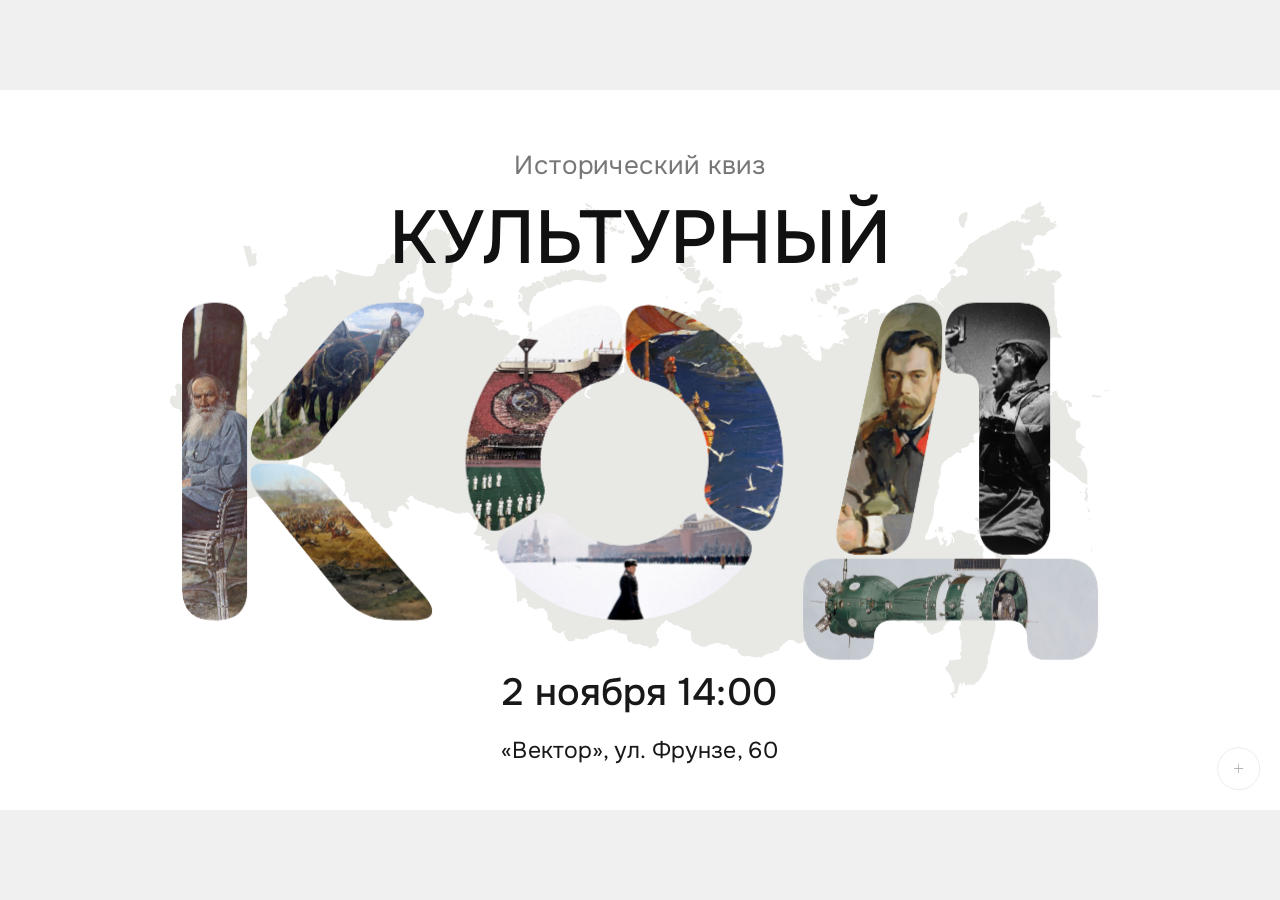
==== commit 2d623632: "Refine countdown ring and replace quiz vector placeholders" ====
--- a/index.html
+++ b/index.html
@@ -7,13 +7,13 @@
 <meta name="description" content="Автономная платформа исторического квиза Культурный код">
 <title>Культурный код · Исторический квиз</title>
 <link rel="preload" href="assets/fonts/Onest-Variable.ttf" as="font" type="font/ttf" crossorigin>
-<link rel="stylesheet" href="styles.css?v=20261031-refined">
-<link rel="stylesheet" href="flow.css?v=20261031-refined">
-<script src="quiz-data.js?v=20261031-refined" defer></script>
-<script src="cover-art.js?v=20261031-refined" defer></script>
-<script src="cover-film.js?v=20261031-refined" defer></script>
-<script src="quiz-flow.js?v=20261031-refined" defer></script>
-<script src="app.js?v=20261031-refined" defer></script>
+<link rel="stylesheet" href="styles.css?v=20261031-ring-photos">
+<link rel="stylesheet" href="flow.css?v=20261031-ring-photos">
+<script src="quiz-data.js?v=20261031-ring-photos" defer></script>
+<script src="cover-art.js?v=20261031-ring-photos" defer></script>
+<script src="cover-film.js?v=20261031-ring-photos" defer></script>
+<script src="quiz-flow.js?v=20261031-ring-photos" defer></script>
+<script src="app.js?v=20261031-ring-photos" defer></script>
 </head>
 <body>
 <div id="safe-probe" aria-hidden="true"></div>
--- a/flow.css
+++ b/flow.css
@@ -51,18 +51,17 @@
 .flow-stage-card{padding:42px;background:#f8f8f5}
 .flow-stage-card.active,.flow-block.active{background:#f0f0eb;box-shadow:inset 0 0 0 2px #b6b8ac}
 .flow-block{border-radius:16px}
-.flow-clock{position:relative;min-width:300px;min-height:125px;padding:30px 0 12px;border:0;border-radius:0;background:transparent;color:#8d8d88;box-shadow:none;font:500 88px/1.1 CodeDisplay,sans-serif;transition:color .35s ease}
-.flow-clock::after{content:'НАЖМИТЕ ДЛЯ ЗАПУСКА';position:absolute;top:2px;left:1px;font:500 13px/1 CodeSans,sans-serif;letter-spacing:1.3px;color:#92938d}
-.flow-clock::before{content:'';position:absolute;bottom:0;left:0;right:0;height:2px;background:#1c1c1b;transform-origin:left;transform:scaleX(var(--time-left,1));transition:transform .2s linear}
-.flow-clock.timer-ready::before{background:#c5c5c0}
-.flow-clock.timer-running{background:transparent;color:#181818;box-shadow:none}
-.flow-clock.timer-running::after{content:''}
-.flow-clock.timer-paused::after{content:'ПАУЗА';color:#777}
-.flow-clock.timer-urgent{background:transparent;color:#181818;box-shadow:none;animation:none}
-.flow-clock.timer-urgent::after{color:#181818}
-.flow-clock-large{min-width:760px;min-height:320px;padding:50px 0 20px;font-size:210px}
-.flow-clock-large::after{top:20px;left:0;right:0;font-size:19px;text-align:center;letter-spacing:2px}
-.flow-clock-large.timer-urgent{background:transparent;color:#181818}
+.flow-clock{position:relative;display:grid;place-items:center;flex:none;width:326px;height:142px;min-width:0;min-height:0;padding:0;border:0;border-radius:28px;background:#f7f7f4;color:#8d8d88;box-shadow:none;font:500 88px/1.1 CodeDisplay,sans-serif;transition:color .35s ease}
+.flow-clock::before,.flow-clock::after{content:none}
+.flow-clock-digits{position:relative;z-index:1;display:grid;place-items:center;line-height:1.1}
+.flow-clock-ring{position:absolute;inset:0;width:100%;height:100%;overflow:visible;pointer-events:none}
+.flow-clock-ring rect{fill:none;stroke:#242522;stroke-width:3;stroke-dasharray:var(--ring-left,100) 100;stroke-linecap:round;transition:stroke-dasharray .18s linear}
+.flow-clock.timer-ready .flow-clock-ring rect{stroke:#aaa9a2}
+.flow-clock.timer-running,.flow-clock.timer-urgent{background:#f7f7f4;color:#181818;box-shadow:none;animation:none}
+.flow-clock.timer-paused{color:#777}
+.flow-clock-large{width:760px;height:320px;min-width:0;min-height:0;padding:0;border-radius:56px;font-size:210px}
+.flow-clock-large.timer-urgent{background:#f7f7f4;color:#181818}
+.flow-stage-page>.flow-section-title{text-align:center}
 .digit-track{will-change:auto}.timer-slot.rolling .digit-track{will-change:transform;animation-duration:.82s;animation-timing-function:cubic-bezier(.2,.85,.25,1)}
 .timer-slot.rolling .digit-face{animation:flow-digit-flash .82s ease both}
 @keyframes flow-digit-flash{0%{opacity:.65}45%{opacity:1}100%{opacity:1}}
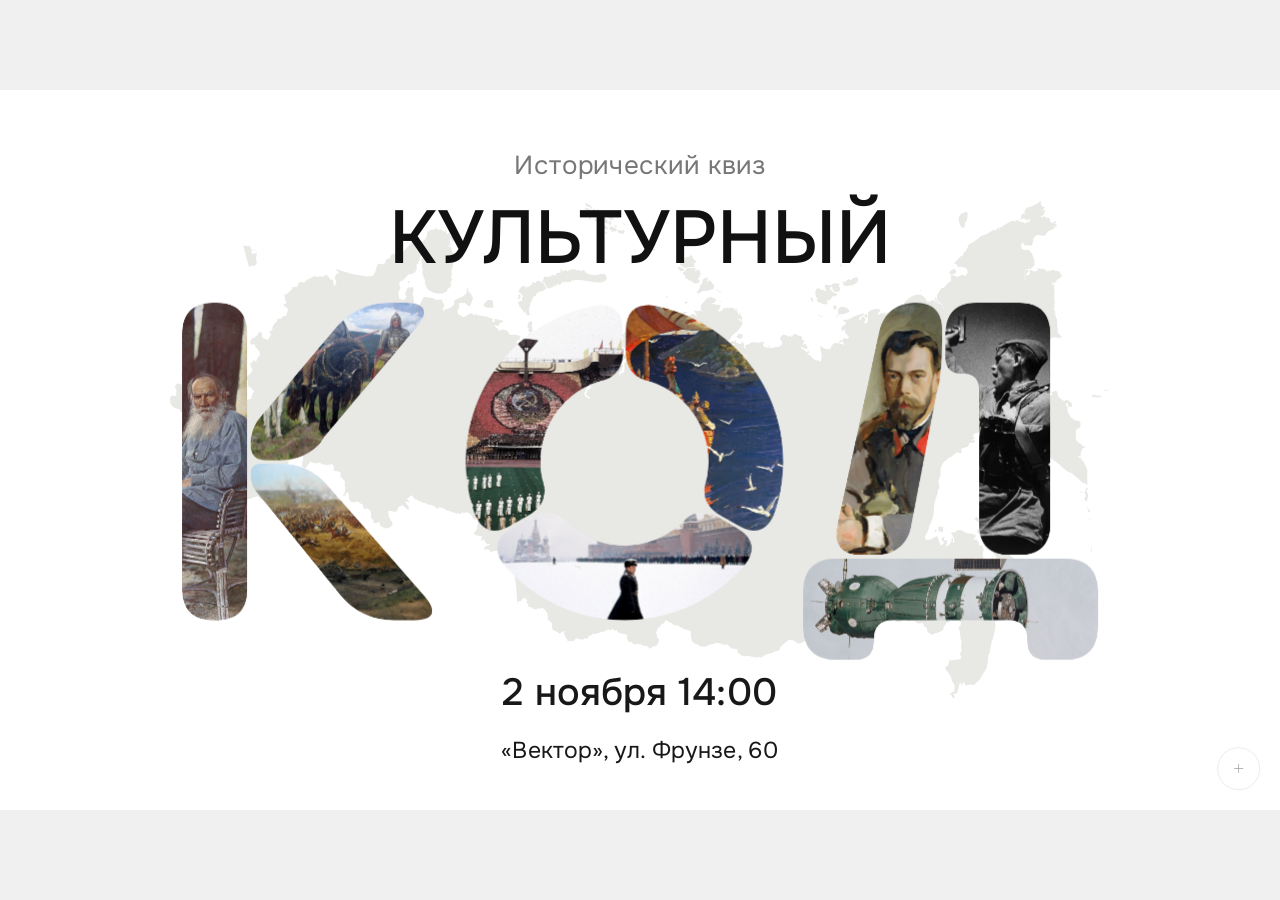
==== commit b3bcac66: "Unify team entry, preload imagery, and ease early chronology" ====
--- a/index.html
+++ b/index.html
@@ -6,18 +6,22 @@
 <meta name="theme-color" content="#f6f6f6">
 <meta name="description" content="Автономная платформа исторического квиза Культурный код">
 <title>Культурный код · Исторический квиз</title>
+<style>#loading-screen{position:fixed;inset:0;z-index:9999;display:grid;place-items:center;background:#f7f7f4;color:#1c1c1a;font:500 17px/1.3 Arial,sans-serif;transition:opacity .35s ease}#loading-screen.loaded{opacity:0;pointer-events:none}.loading-content{width:min(320px,75vw);text-align:center}.loading-title{font-size:20px;letter-spacing:.16em}.loading-track{height:2px;margin:28px 0 13px;background:#deded9}.loading-track>span{display:block;height:100%;width:0;background:#20211f;transition:width .18s linear}.loading-progress{color:#777;font-size:14px}.loading-retry{margin-top:22px;border:0;border-bottom:1px solid #222;background:transparent;font:inherit;cursor:pointer}</style>
 <link rel="preload" href="assets/fonts/Onest-Variable.ttf" as="font" type="font/ttf" crossorigin>
-<link rel="stylesheet" href="styles.css?v=20261031-ring-photos">
-<link rel="stylesheet" href="flow.css?v=20261031-ring-photos">
-<script src="quiz-data.js?v=20261031-ring-photos" defer></script>
-<script src="cover-art.js?v=20261031-ring-photos" defer></script>
-<script src="cover-film.js?v=20261031-ring-photos" defer></script>
-<script src="quiz-flow.js?v=20261031-ring-photos" defer></script>
-<script src="app.js?v=20261031-ring-photos" defer></script>
+<link rel="stylesheet" href="styles.css?v=20261031-teams-preload">
+<link rel="stylesheet" href="flow.css?v=20261031-teams-preload">
+<script src="quiz-data.js?v=20261031-teams-preload" defer></script>
+<script src="cover-art.js?v=20261031-teams-preload" defer></script>
+<script src="cover-film.js?v=20261031-teams-preload" defer></script>
+<script src="quiz-flow.js?v=20261031-teams-preload" defer></script>
+<script src="preload-assets.js?v=20261031-teams-preload" defer></script>
+<script src="app.js?v=20261031-teams-preload" defer></script>
+<script src="preload.js?v=20261031-teams-preload" defer></script>
 </head>
 <body>
+<div id="loading-screen" role="status" aria-live="polite"><div class="loading-content"><div class="loading-title">КУЛЬТУРНЫЙ КОД</div><div class="loading-track" aria-hidden="true"><span id="loading-line"></span></div><div class="loading-progress" id="loading-progress">0%</div><button class="loading-retry" id="loading-retry" type="button" hidden>Повторить</button></div></div>
 <div id="safe-probe" aria-hidden="true"></div>
-<div id="viewport"><div id="stage">
+<div id="viewport" inert><div id="stage">
 <header id="header"></header>
 <main id="screen"></main>
 <footer id="scorebar"></footer>
--- a/flow.css
+++ b/flow.css
@@ -1,7 +1,7 @@
 /* One quiet visual language for the complete presenter sequence. */
 #screen.flow-screen{padding:70px 100px;background:#fff;animation:none}.flow-page{width:100%;min-height:0;background:#fff;animation:flow-page-in .7s ease both;cursor:pointer;outline-offset:-8px}.flow-page h1,.flow-names h1,.flow-manual h1{font:500 76px/1.1 CodeDisplay,CodeSymbols,sans-serif;letter-spacing:-2.5px}.flow-section-title{margin-bottom:52px}.flow-rules-title{text-align:center;margin:35px 0 75px}.flow-rule-cards{display:grid;grid-template-columns:repeat(3,1fr);gap:36px;flex:1;max-height:690px}.flow-rule-cards article{display:flex;flex-direction:column;align-items:center;justify-content:center;gap:40px;border:1px solid #e9e9e6;border-radius:38px;background:white;padding:40px 24px}.flow-rule-cards img{width:100%;height:410px;object-fit:contain;mix-blend-mode:multiply}.flow-rule-cards h2{font:500 33px/1.2 CodeDisplay,sans-serif;letter-spacing:-.6px;text-align:center}.flow-rule-cards article:nth-child(2) img{padding:40px 0}
 .flow-countdown{justify-content:center;align-items:center;gap:45px;text-align:center}.flow-countdown h1{font-size:72px}.flow-clock{flex:none;border:0;padding:8px 22px;min-width:290px;min-height:115px;border-radius:24px;color:#232522;background:#f0f0ec;font:500 84px/1.22 CodeSans,sans-serif;font-variant-numeric:tabular-nums;letter-spacing:0;white-space:nowrap;overflow:visible}.flow-clock .timer-wheels{line-height:1.22}.flow-clock .timer-slot{width:.69em;height:1.22em}.flow-clock .digit-face{height:1.22em;line-height:1.22}.flow-clock .timer-separator{width:.3em;height:1.22em;line-height:1.22}.flow-clock-large{font-size:210px;background:transparent;border-radius:0;min-width:720px;padding:15px 20px}.flow-clock.timer-urgent{background:#e8e8e2}.flow-clock-large.timer-urgent{background:transparent;color:#555}.flow-collection{gap:30px}
-.flow-names{align-items:center;justify-content:center}.flow-names form,.flow-team-dialog form{display:flex;flex-direction:column;width:1100px;max-width:100%;max-height:100%;min-height:0}.flow-names h1,.flow-team-dialog h1{margin-bottom:30px}.flow-team-rows{display:flex;flex-direction:column;gap:12px;min-height:0;overflow:auto}.flow-team-row{display:grid;grid-template-columns:95px minmax(0,1fr) 50px;gap:18px;align-items:center}.flow-team-row input,.flow-team-row select{font-size:29px;height:66px;border:0;border-bottom:1px solid #ddd;border-radius:0;background:transparent;padding:8px 12px}.flow-team-row button{font-size:36px;color:#aaa;min-height:52px}.flow-team-row input::placeholder{color:#b2b2ae}.flow-form-actions{display:flex;justify-content:space-between;align-items:center;gap:30px;margin-top:12px}.flow-form-error{font-size:21px!important;min-height:26px;margin-top:12px;color:#736057}.flow-add-team{width:62px;height:62px;background:#f3f3ef;border-radius:50%;font-size:36px}.flow-submit{align-self:flex-end;min-height:62px;padding:14px 28px;border-radius:20px;background:#efefeb;font-size:25px}.flow-add-team:disabled{opacity:.25}
+.flow-names{align-items:center;justify-content:center}.flow-names form,.flow-team-dialog form{display:flex;flex-direction:column;width:1100px;max-width:100%;max-height:100%;min-height:0}.flow-names h1,.flow-team-dialog h1{margin-bottom:20px}.flow-team-rows{display:flex;flex-direction:column;gap:6px;min-height:0;overflow:auto;scrollbar-width:thin}.flow-team-row{display:grid;grid-template-columns:70px minmax(0,1fr) 50px;gap:18px;align-items:center}.flow-team-row-number{text-align:center;font:500 31px/1 CodeDisplay,sans-serif;color:#888}.flow-team-row input{font-size:27px;height:60px;min-height:60px;border:0;border-bottom:1px solid #ddd;border-radius:0;background:transparent;padding:7px 12px}.flow-team-row button{font-size:34px;color:#aaa;min-height:50px}.flow-team-row input::placeholder{color:#b2b2ae}.flow-form-actions{display:flex;justify-content:space-between;align-items:center;gap:30px;margin-top:12px}.flow-form-error{font-size:21px!important;min-height:26px;margin-top:12px;color:#736057}.flow-add-team{width:62px;height:62px;background:#f3f3ef;border-radius:50%;font-size:36px}.flow-submit{align-self:flex-end;min-height:62px;padding:14px 28px;border-radius:20px;background:#efefeb;font-size:25px}.flow-add-team:disabled{opacity:.25}
 .flow-stage-cards{display:grid;grid-template-columns:repeat(3,minmax(0,1fr));gap:28px;flex:1;min-height:0;max-height:690px}.flow-stage-card,.flow-block{position:relative;display:flex;flex-direction:column;align-items:flex-start;text-align:left;min-width:0;min-height:0;padding:35px 30px;background:#f7f7f4;border-radius:34px;overflow:hidden;isolation:isolate;animation:flow-card-in 1.3s ease both;animation-delay:calc(var(--flow-i,0)*240ms)}.flow-stage-card h2{font:500 43px/1.15 CodeDisplay,CodeSymbols,sans-serif;letter-spacing:-1.5px;position:relative;z-index:1;max-width:100%}.flow-stage-card img{position:absolute;left:12%;bottom:30px;width:76%;height:440px;object-fit:contain;object-position:center bottom;pointer-events:none}.flow-stage-card:disabled,.flow-block:disabled{cursor:default;color:#aaa;background:#fafaf8}.flow-stage-card:disabled img,.flow-block:disabled img{opacity:.45}.flow-stage-card.active,.flow-block.active{background:#eeeeea;box-shadow:inset 0 0 0 1px #d0d0ca}.flow-blocks{display:grid;grid-template-columns:repeat(6,minmax(0,1fr));gap:20px;flex:1;min-height:0;max-height:690px}.flow-block{padding:26px 24px;border-radius:29px}.flow-block-number{font:400 58px/1 CodeDisplay,sans-serif;letter-spacing:-2px;color:#93958d}.flow-block h2{font:500 30px/1.17 CodeDisplay,CodeSymbols,sans-serif;letter-spacing:-.8px;margin-top:26px;position:relative;z-index:1}.flow-block img{position:absolute;bottom:0;left:0;width:100%;height:380px;object-fit:cover;pointer-events:none}.flow-block.active .flow-block-number{color:#222}
 .flow-question{justify-content:center;gap:25px}.flow-question-bar{display:flex;align-items:center;gap:28px;min-height:120px;flex:none;color:#96978e;font-size:23px}.flow-cost{margin-left:auto;font-size:31px;color:#777}.flow-question-layout{display:grid;grid-template-columns:minmax(0,1.08fr) minmax(0,.92fr);gap:65px;align-items:center;flex:1;min-height:0}.flow-question-copy{min-height:0;max-height:100%;overflow:auto;scrollbar-width:thin}.flow-page .flow-question-text{font:500 56px/1.28 CodeDisplay,CodeSymbols,sans-serif;letter-spacing:-1.1px;white-space:pre-line}.flow-question-text.medium{font-size:45px;line-height:1.35;letter-spacing:-.7px}.flow-question-text.long{font-size:34px;line-height:1.4;letter-spacing:-.2px}.flow-question-lead{font:400 27px/1.4 CodeSans,CodeSymbols,sans-serif;color:#92938b;margin-bottom:30px;white-space:pre-line}.flow-question-image{height:100%;max-height:720px;min-height:0;display:flex;align-items:center;justify-content:center;gap:16px;overflow:hidden;border-radius:32px;background:#f8f8f5}.flow-question-image img{max-width:100%;width:100%;height:100%;max-height:720px;object-fit:contain;display:block}.flow-question-image.multiple{display:grid;grid-template-columns:repeat(2,minmax(0,1fr));padding:15px}.flow-question-image.multiple img{min-height:0;max-height:100%;object-fit:contain}.flow-warmup .flow-question-layout{max-height:800px}.flow-warmup .flow-question-image{max-height:800px}.flow-matching .match-title{font-size:34px;line-height:1.3;margin-bottom:30px}.flow-matching .matching{gap:20px}.flow-matching .match-item{font-size:24px;padding:15px 18px;line-height:1.3}.flow-matching .match-answer-key{font-size:33px;margin-bottom:26px}.flow-matching .match-answer-row{font-size:24px;line-height:1.3;padding:14px 16px}.flow-matching .flow-question-lead{font-size:23px;margin-bottom:24px}.flow-chronology{flex:1;min-height:0}.flow-chronology .chronology-heading{font-size:33px;margin-bottom:28px}.flow-chronology .chronology-cards{height:680px;max-height:calc(100% - 110px)}.flow-chronology .chronology-image{height:260px}.flow-chronology .chronology-event-title{font-size:27px;padding:22px 24px 10px}.flow-chronology .chronology-cards[style*="--event-count:4"] .chronology-event-title{font-size:24px}.flow-chronology .chronology-date{padding:18px 24px 24px}.flow-chronology .chronology-date strong{font-size:37px}.flow-chronology .chronology-date span{font-size:20px}
 .flow-title-page{justify-content:center;align-items:center;text-align:center;position:relative;overflow:hidden}.flow-title-page h1{font-size:102px;letter-spacing:-4px;position:relative;z-index:1}.flow-answer-number{font:400 310px/1 CodeDisplay,sans-serif;letter-spacing:-16px;color:#d5d6ce;margin-top:20px}.flow-count h1{font-size:125px;line-height:1.08;text-align:left;align-self:flex-start;margin-left:130px}.flow-count-art{position:absolute;right:110px;bottom:120px;width:470px;height:500px;object-fit:contain;opacity:.9}.flow-results-page{justify-content:center}.flow-results-page>h1{font-size:65px;margin-bottom:48px}.flow-results{display:flex;flex-direction:column;gap:0;max-height:740px;overflow:auto}.flow-results>div{display:grid;grid-template-columns:70px minmax(0,1fr) 270px;gap:25px;align-items:center;min-height:74px;padding:15px 20px;border-bottom:1px solid #ecece8}.flow-results>div>span{font-size:23px;color:#aaa}.flow-results h2{font:500 35px/1.2 CodeDisplay,CodeSymbols,sans-serif;white-space:nowrap;overflow:hidden;text-overflow:ellipsis;letter-spacing:-.7px}.flow-results strong{text-align:right;font-size:37px;font-weight:500;font-variant-numeric:tabular-nums}
@@ -37,9 +37,8 @@
 
 .flow-stage-cards{grid-template-columns:repeat(2,minmax(0,1fr));max-width:1160px;width:100%;align-self:center}.flow-manual-note{font-size:23px;color:#777;margin:-16px 0 27px}
 
-.flow-name-single{width:100%;height:100%;display:flex;flex-direction:column;align-items:center;justify-content:center;gap:28px}.flow-name-single strong{font:500 210px/1 CodeDisplay,sans-serif}.flow-name-single input{width:760px;max-width:90%;height:92px;text-align:center;font-size:40px;border:0;border-bottom:2px solid #777;border-radius:0;background:transparent}.flow-name-single button{width:70px;height:70px;border-radius:50%;background:#eee;font-size:38px}.flow-name-single .flow-form-error{min-height:28px}.quick-count{display:flex;align-items:center;justify-content:space-between;font-size:24px;gap:24px}.quick-count input{width:95px;text-align:center;font-size:28px}.quick-count-close{display:block;margin:20px 0 0 auto;width:55px;height:55px;border-radius:50%;background:#eee;font-size:27px}.quick-teams[hidden]{display:none}
+.quick-teams[hidden]{display:none}
 .quick-dialog .dialog-head{display:none}.quick-dialog .quick-nav{grid-template-columns:repeat(3,minmax(0,1fr));padding:0}.quick-dialog .quick-nav:only-child{margin-top:0}.quick-dialog .quick-icon:last-child{border-radius:20px}
-.flow-name-single input:focus-visible{outline:0;border-bottom:3px solid #333}
 .flow-details-dialog .settings-grid{margin-bottom:26px}.flow-details .flow-detail-link{display:flex;align-items:center;min-height:90px;padding:15px 20px;border-bottom:1px solid #eee;color:inherit;text-decoration:none;font-size:30px}.flow-details .flow-detail-link:hover{background:#f7f7f5}
 
 /* Cleaner stage surfaces and a timer whose state is visible without opening a menu. */
